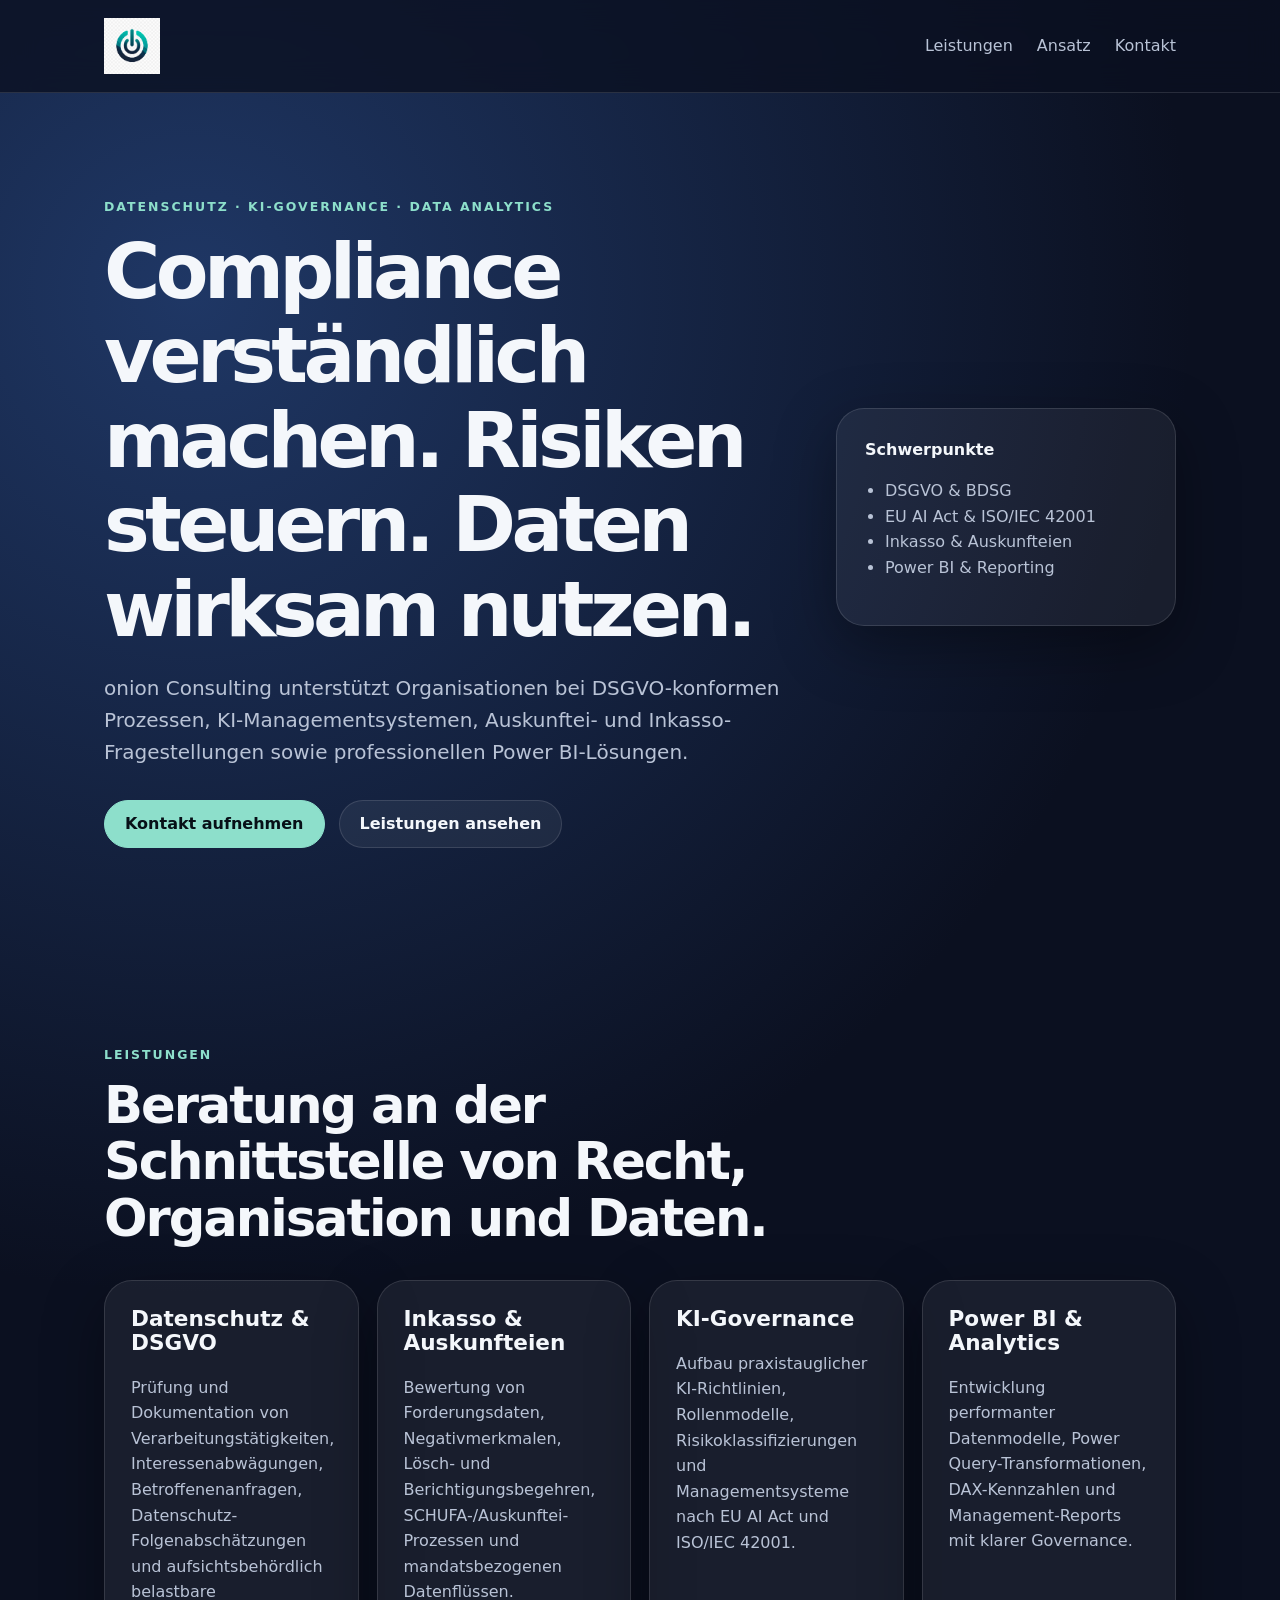
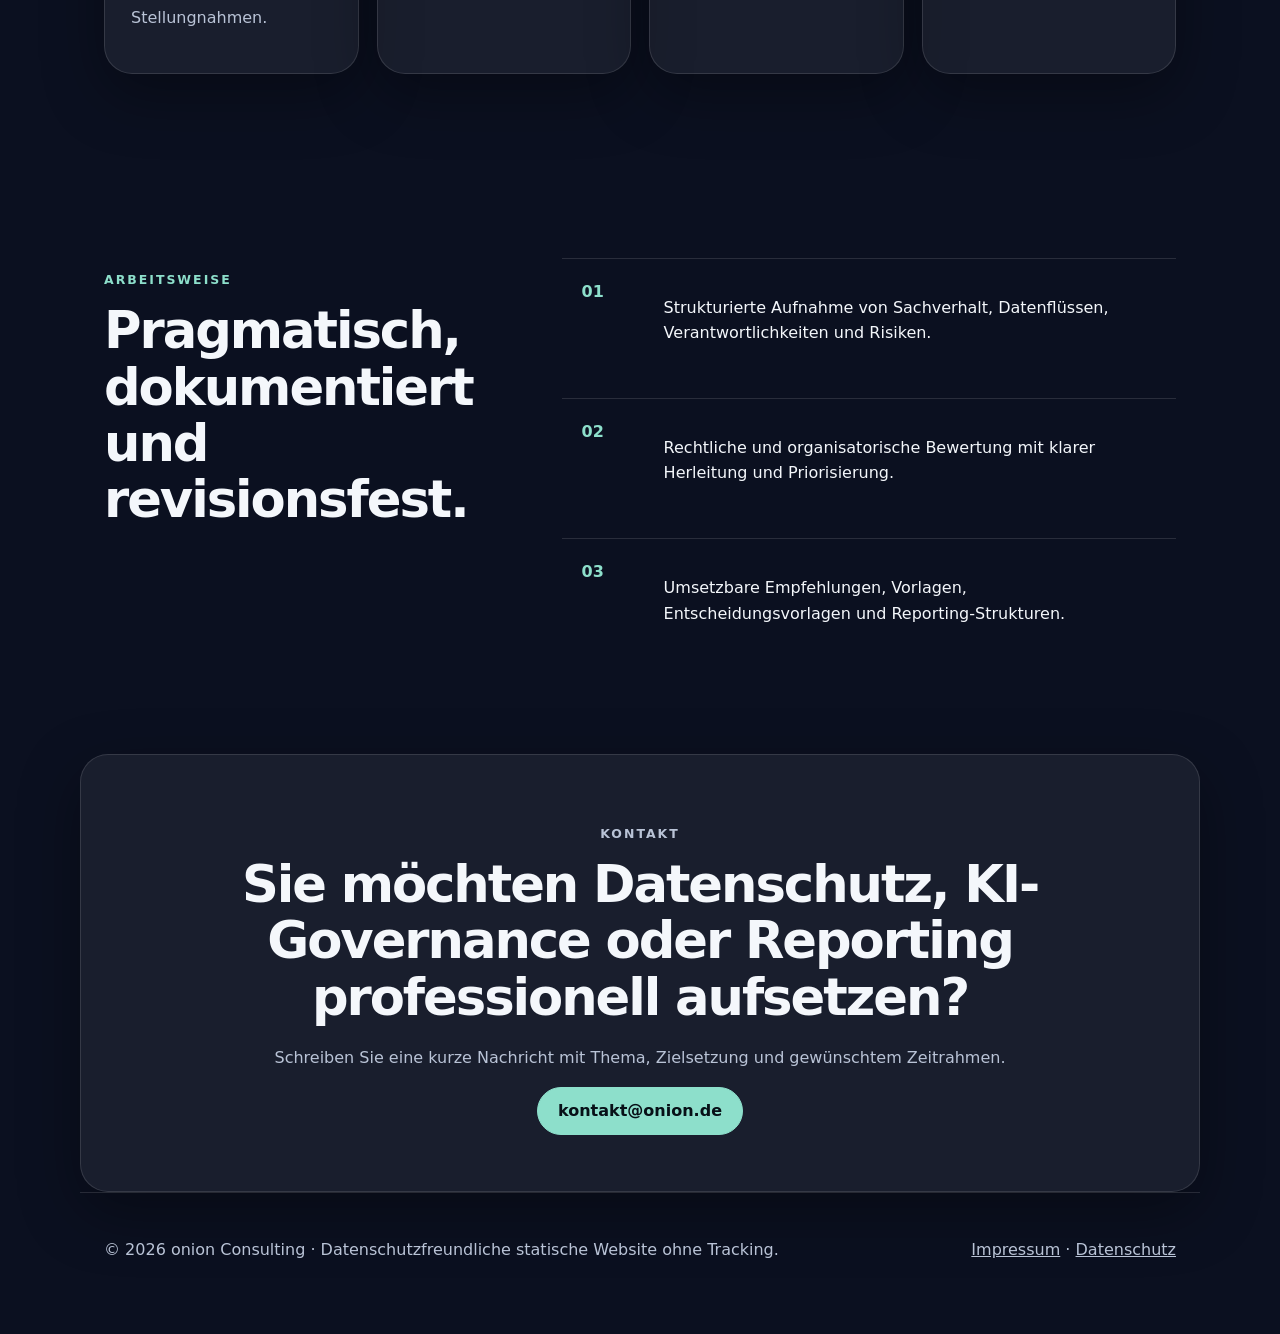
==== index.html @ 833c17d7 "Change logo class from 'logo' to 'logo-icon'" ====
<!doctype html>
<html lang="de">
<head>
  <meta charset="utf-8">
  <meta name="viewport" content="width=device-width, initial-scale=1">
  <title>onion Consulting | Datenschutz, KI-Governance & Data Analytics</title>
  <meta name="description" content="Beratung für Datenschutz, DSGVO, KI-Governance, ISO/IEC 42001, EU AI Act und Power BI Data Analytics.">
  <link rel="stylesheet" href="assets/styles.css">
</head>
<body>
  <header class="site-header">
    <nav class="nav" aria-label="Hauptnavigation">
      <a class="brand" href="#top" aria-label="onion Consulting Startseite">
        <img src="assets/onion-2026-60px.png" alt="onion Consulting" class="logo-icon">
      </a>
      <button class="nav-toggle" aria-expanded="false" aria-controls="nav-links">Menü</button>
      <div class="nav-links" id="nav-links">
        <a href="#leistungen">Leistungen</a>
        <a href="#ansatz">Ansatz</a>
        <a href="#kontakt">Kontakt</a>
      </div>
    </nav>
  </header>

  <main id="top">
    <section class="hero">
      <div class="hero-content">
        <p class="eyebrow">Datenschutz · KI-Governance · Data Analytics</p>
        <h1>Compliance verständlich machen. Risiken steuern. Daten wirksam nutzen.</h1>
        <p class="lead">onion Consulting unterstützt Organisationen bei DSGVO-konformen Prozessen, KI-Managementsystemen, Auskunftei- und Inkasso-Fragestellungen sowie professionellen Power BI-Lösungen.</p>
        <div class="hero-actions">
          <a class="button primary" href="mailto:onion@habmalnefrage.de">Kontakt aufnehmen</a>
          <a class="button secondary" href="#leistungen">Leistungen ansehen</a>
        </div>
      </div>
      <aside class="hero-card" aria-label="Schwerpunkte">
        <strong>Schwerpunkte</strong>
        <ul>
          <li>DSGVO & BDSG</li>
          <li>EU AI Act & ISO/IEC 42001</li>
          <li>Inkasso & Auskunfteien</li>
          <li>Power BI & Reporting</li>
        </ul>
      </aside>
    </section>

    <section class="section" id="leistungen">
      <div class="section-heading">
        <p class="eyebrow">Leistungen</p>
        <h2>Beratung an der Schnittstelle von Recht, Organisation und Daten.</h2>
      </div>
      <div class="grid cards">
        <article class="card">
          <h3>Datenschutz & DSGVO</h3>
          <p>Prüfung und Dokumentation von Verarbeitungstätigkeiten, Interessenabwägungen, Betroffenenanfragen, Datenschutz-Folgenabschätzungen und aufsichtsbehördlich belastbare Stellungnahmen.</p>
        </article>
        <article class="card">
          <h3>Inkasso & Auskunfteien</h3>
          <p>Bewertung von Forderungsdaten, Negativmerkmalen, Lösch- und Berichtigungsbegehren, SCHUFA-/Auskunftei-Prozessen und mandatsbezogenen Datenflüssen.</p>
        </article>
        <article class="card">
          <h3>KI-Governance</h3>
          <p>Aufbau praxistauglicher KI-Richtlinien, Rollenmodelle, Risikoklassifizierungen und Managementsysteme nach EU AI Act und ISO/IEC 42001.</p>
        </article>
        <article class="card">
          <h3>Power BI & Analytics</h3>
          <p>Entwicklung performanter Datenmodelle, Power Query-Transformationen, DAX-Kennzahlen und Management-Reports mit klarer Governance.</p>
        </article>
      </div>
    </section>

    <section class="section split" id="ansatz">
      <div>
        <p class="eyebrow">Arbeitsweise</p>
        <h2>Pragmatisch, dokumentiert und revisionsfest.</h2>
      </div>
      <div class="steps">
        <div><span>01</span><p>Strukturierte Aufnahme von Sachverhalt, Datenflüssen, Verantwortlichkeiten und Risiken.</p></div>
        <div><span>02</span><p>Rechtliche und organisatorische Bewertung mit klarer Herleitung und Priorisierung.</p></div>
        <div><span>03</span><p>Umsetzbare Empfehlungen, Vorlagen, Entscheidungsvorlagen und Reporting-Strukturen.</p></div>
      </div>
    </section>

    <section class="section cta" id="kontakt">
      <p class="eyebrow">Kontakt</p>
      <h2>Sie möchten Datenschutz, KI-Governance oder Reporting professionell aufsetzen?</h2>
      <p>Schreiben Sie eine kurze Nachricht mit Thema, Zielsetzung und gewünschtem Zeitrahmen.</p>
      <a class="button primary" href="mailto:onion@habmalnefrage.de?subject=Anfrage%20onion%20Consulting">kontakt@onion.de</a>
    </section>
  </main>

  <footer class="footer">
    <p>© <span id="year"></span> onion Consulting · Datenschutzfreundliche statische Website ohne Tracking.</p>
    <p><a href="impressum.html">Impressum</a> · <a href="datenschutz.html">Datenschutz</a></p>
  </footer>
  <script src="assets/main.js"></script>
</body>
</html>
---- assets/styles.css ----
:root {
  --bg: #0b1020;
  --panel: #111a33;
  --text: #f4f7fb;
  --muted: #b9c3d6;
  --accent: #8ddfcb;
  --accent-dark: #48bba5;
  --line: rgba(255,255,255,.12);
  --shadow: 0 20px 60px rgba(0,0,0,.35);
  font-family: Inter, ui-sans-serif, system-ui, -apple-system, BlinkMacSystemFont, "Segoe UI", sans-serif;
}
* { box-sizing: border-box; }
html { scroll-behavior: smooth; }
body { margin: 0; color: var(--text); background: radial-gradient(circle at 15% 10%, #1f3765 0, transparent 35%), var(--bg); line-height: 1.6; }
a { color: inherit; }
.site-header { position: sticky; top: 0; z-index: 10; backdrop-filter: blur(16px); background: rgba(11,16,32,.78); border-bottom: 1px solid var(--line); }
.nav { max-width: 1120px; margin: 0 auto; padding: 18px 24px; display: flex; align-items: center; justify-content: space-between; }
.brand { display: flex; align-items: center; gap: 12px; text-decoration: none; font-weight: 750; }
.brand-mark { display: inline-grid; place-items: center; width: 36px; height: 36px; border-radius: 12px; background: linear-gradient(135deg, var(--accent), #fff0a3); color: #0b1020; font-weight: 900; }
.nav-links { display: flex; gap: 24px; color: var(--muted); }
.nav-links a { text-decoration: none; }
.nav-links a:hover { color: var(--text); }
.nav-toggle { display: none; }
.hero, .section { max-width: 1120px; margin: 0 auto; padding: 92px 24px; }
.hero { display: grid; grid-template-columns: minmax(0, 1fr) 340px; gap: 56px; align-items: center; }
.eyebrow { color: var(--accent); text-transform: uppercase; letter-spacing: .16em; font-size: .78rem; font-weight: 800; }
h1, h2, h3 { line-height: 1.1; margin: 0 0 20px; }
h1 { font-size: clamp(2.6rem, 6vw, 5.4rem); letter-spacing: -.06em; }
h2 { font-size: clamp(2rem, 4vw, 3.2rem); letter-spacing: -.04em; }
h3 { font-size: 1.35rem; }
.lead { font-size: 1.25rem; color: var(--muted); max-width: 780px; }
.hero-actions { display: flex; flex-wrap: wrap; gap: 14px; margin-top: 32px; }
.button { display: inline-flex; align-items: center; justify-content: center; min-height: 48px; padding: 0 20px; border-radius: 999px; font-weight: 750; text-decoration: none; border: 1px solid var(--line); }
.primary { background: var(--accent); color: #071017; border-color: var(--accent); }
.primary:hover { background: var(--accent-dark); }
.secondary { background: rgba(255,255,255,.06); }
.hero-card, .card, .cta { background: rgba(255,255,255,.06); border: 1px solid var(--line); border-radius: 28px; box-shadow: var(--shadow); }
.hero-card { padding: 28px; }
.hero-card ul { padding-left: 20px; color: var(--muted); }
.section-heading { max-width: 760px; margin-bottom: 34px; }
.grid { display: grid; grid-template-columns: repeat(4, minmax(0, 1fr)); gap: 18px; }
.card { padding: 26px; min-height: 250px; }
.card p, .cta p { color: var(--muted); }
.split { display: grid; grid-template-columns: .8fr 1.2fr; gap: 48px; align-items: start; }
.steps { display: grid; gap: 16px; }
.steps div { display: grid; grid-template-columns: 64px 1fr; gap: 18px; padding: 20px; border-top: 1px solid var(--line); }
.steps span { color: var(--accent); font-weight: 900; }
.cta { text-align: center; padding: 56px 28px; }
.footer { max-width: 1120px; margin: 0 auto; padding: 28px 24px 56px; display: flex; gap: 18px; justify-content: space-between; color: var(--muted); border-top: 1px solid var(--line); }
.footer a { color: var(--muted); }
.logo {
    height: 72px;
    width: auto;
    display: block;
}
.brand {
    display: flex;
    align-items: center;
    gap: 14px;
    text-decoration: none;
}
.logo-icon {
  height: 56px;
  width: 56px;
  object-fit: contain;
  display: block;
}
@media (max-width: 900px) {
  .hero, .split { grid-template-columns: 1fr; }
  .grid { grid-template-columns: repeat(2, minmax(0, 1fr)); }
}
@media (max-width: 640px) {
  .nav { align-items: flex-start; }
  .nav-toggle { display: inline-flex; background: transparent; color: var(--text); border: 1px solid var(--line); border-radius: 999px; padding: 8px 12px; }
  .nav-links { display: none; position: absolute; left: 24px; right: 24px; top: 68px; padding: 18px; flex-direction: column; background: #111a33; border: 1px solid var(--line); border-radius: 18px; }
  .nav-links.open { display: flex; }
  .grid { grid-template-columns: 1fr; }
  .footer { flex-direction: column; }
}
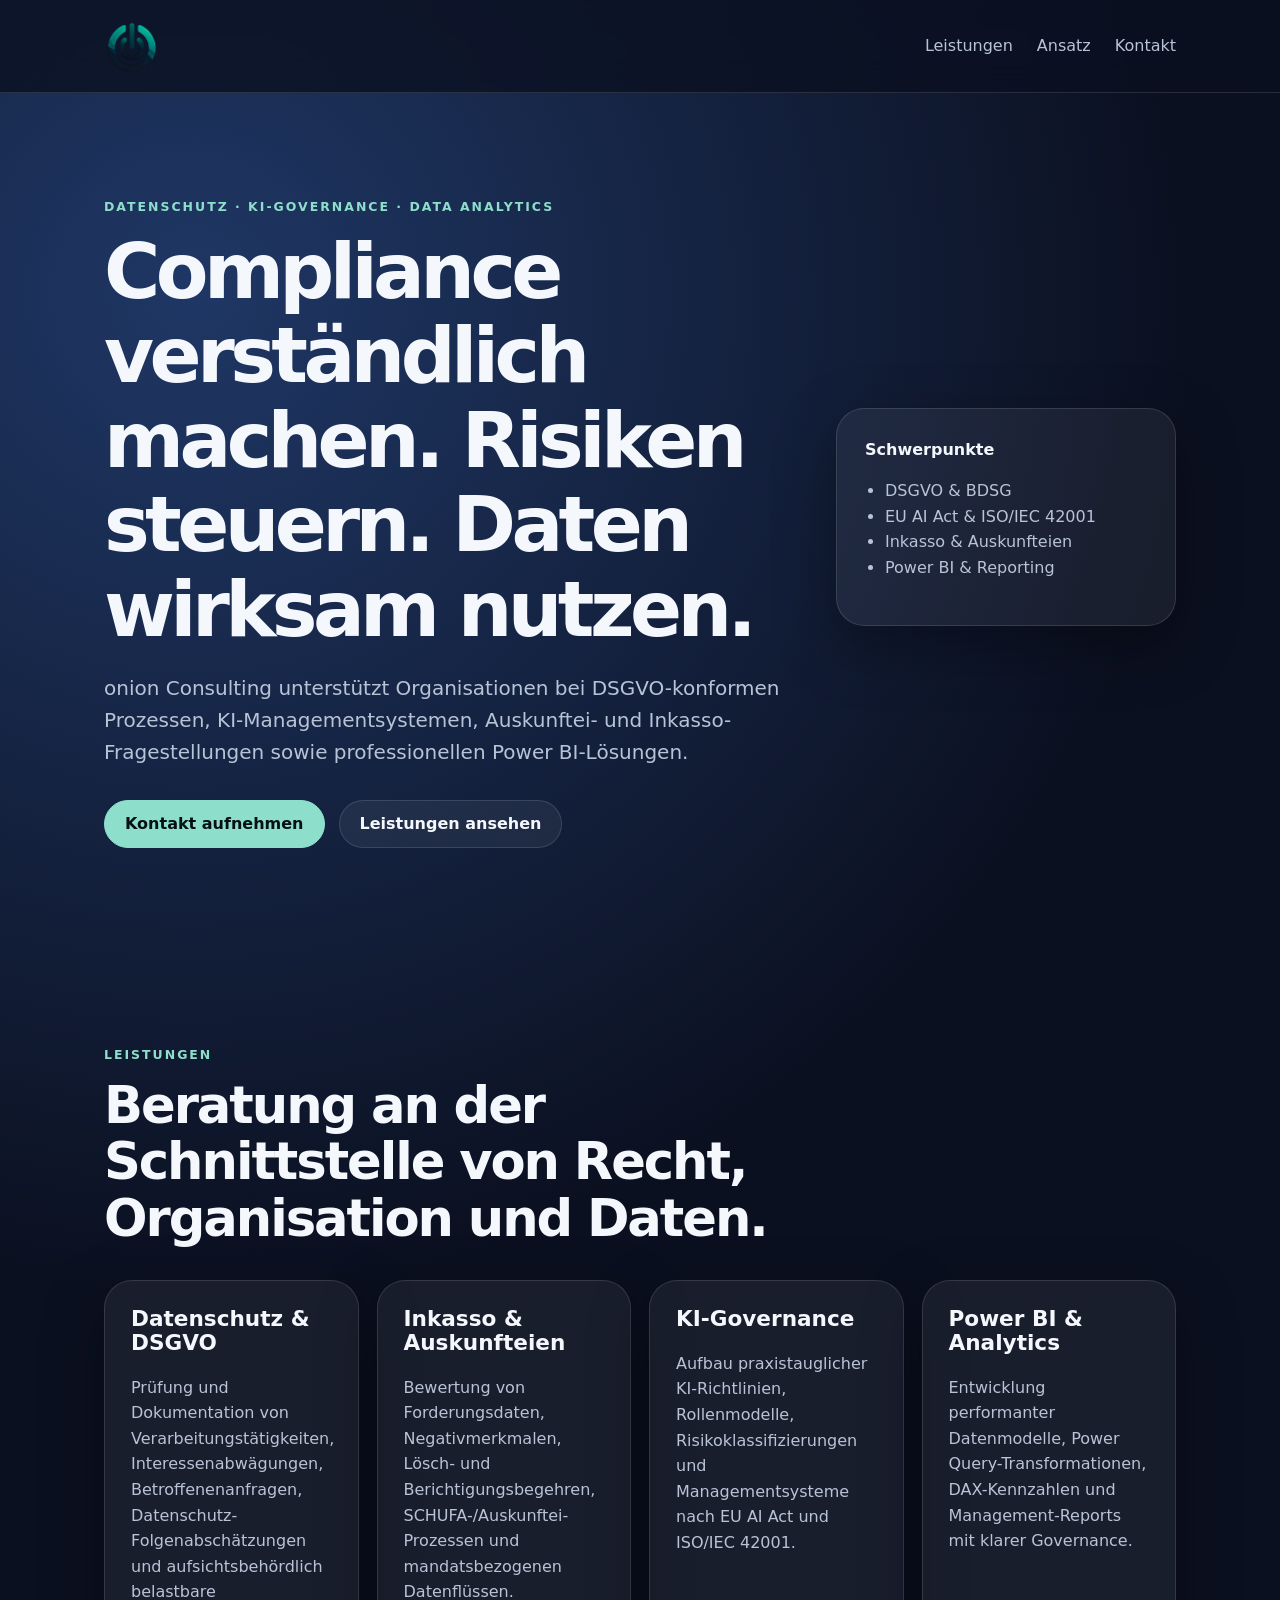
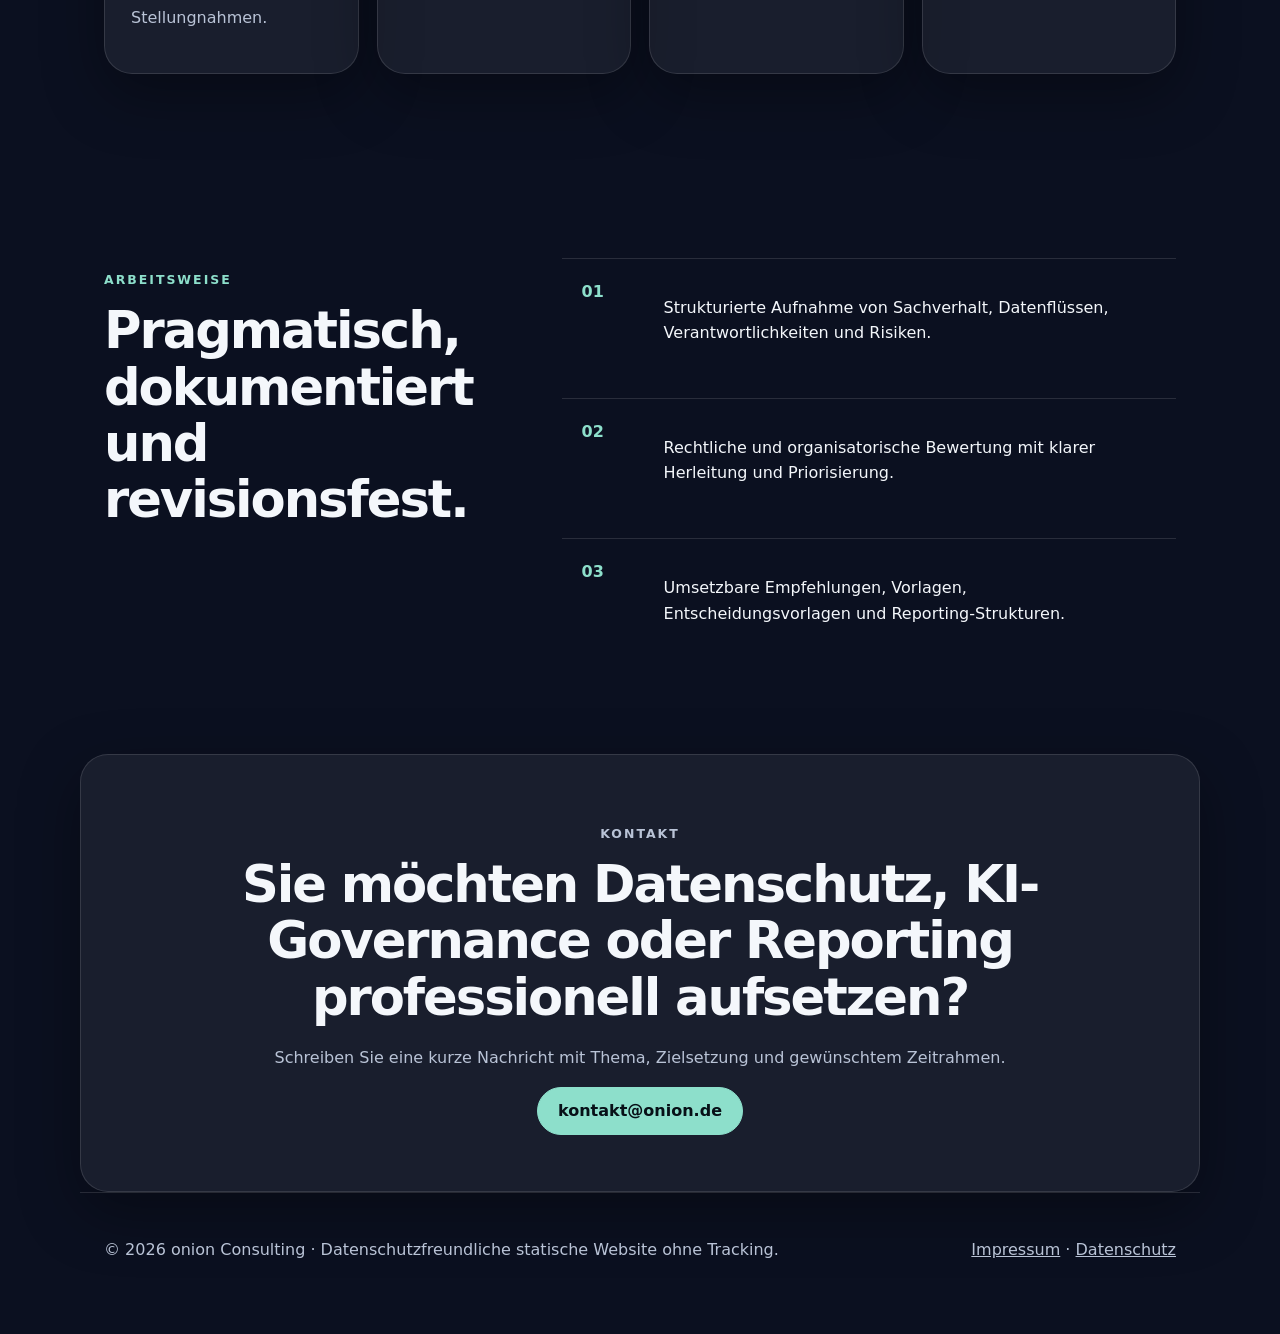
==== commit 42cb8d2a: "Update index.html" ====
--- a/index.html
+++ b/index.html
@@ -11,7 +11,7 @@
   <header class="site-header">
     <nav class="nav" aria-label="Hauptnavigation">
       <a class="brand" href="#top" aria-label="onion Consulting Startseite">
-        <img src="assets/onion-2026-60px.png" alt="onion Consulting" class="logo-icon">
+        <img src="assets/onion-logo-2026.png" alt="onion Consulting" class="logo-icon">
       </a>
       <button class="nav-toggle" aria-expanded="false" aria-controls="nav-links">Menü</button>
       <div class="nav-links" id="nav-links">
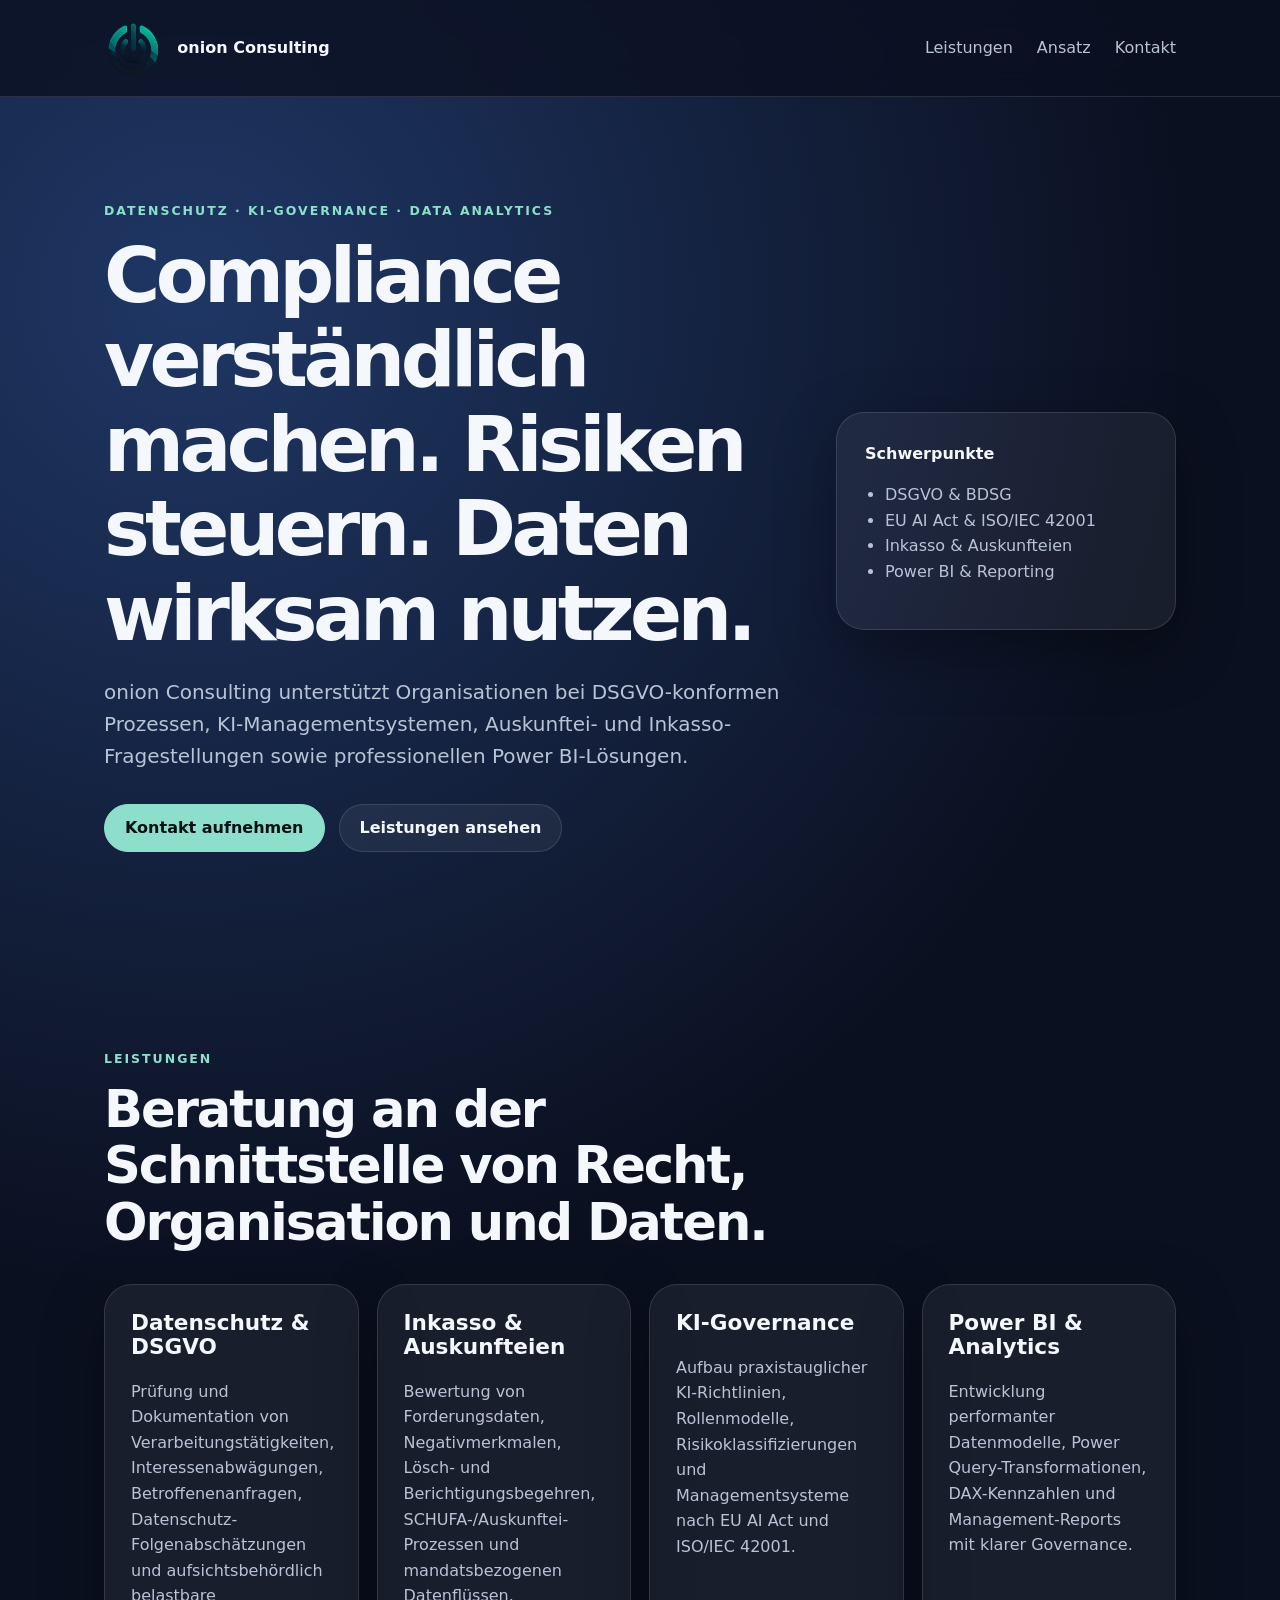
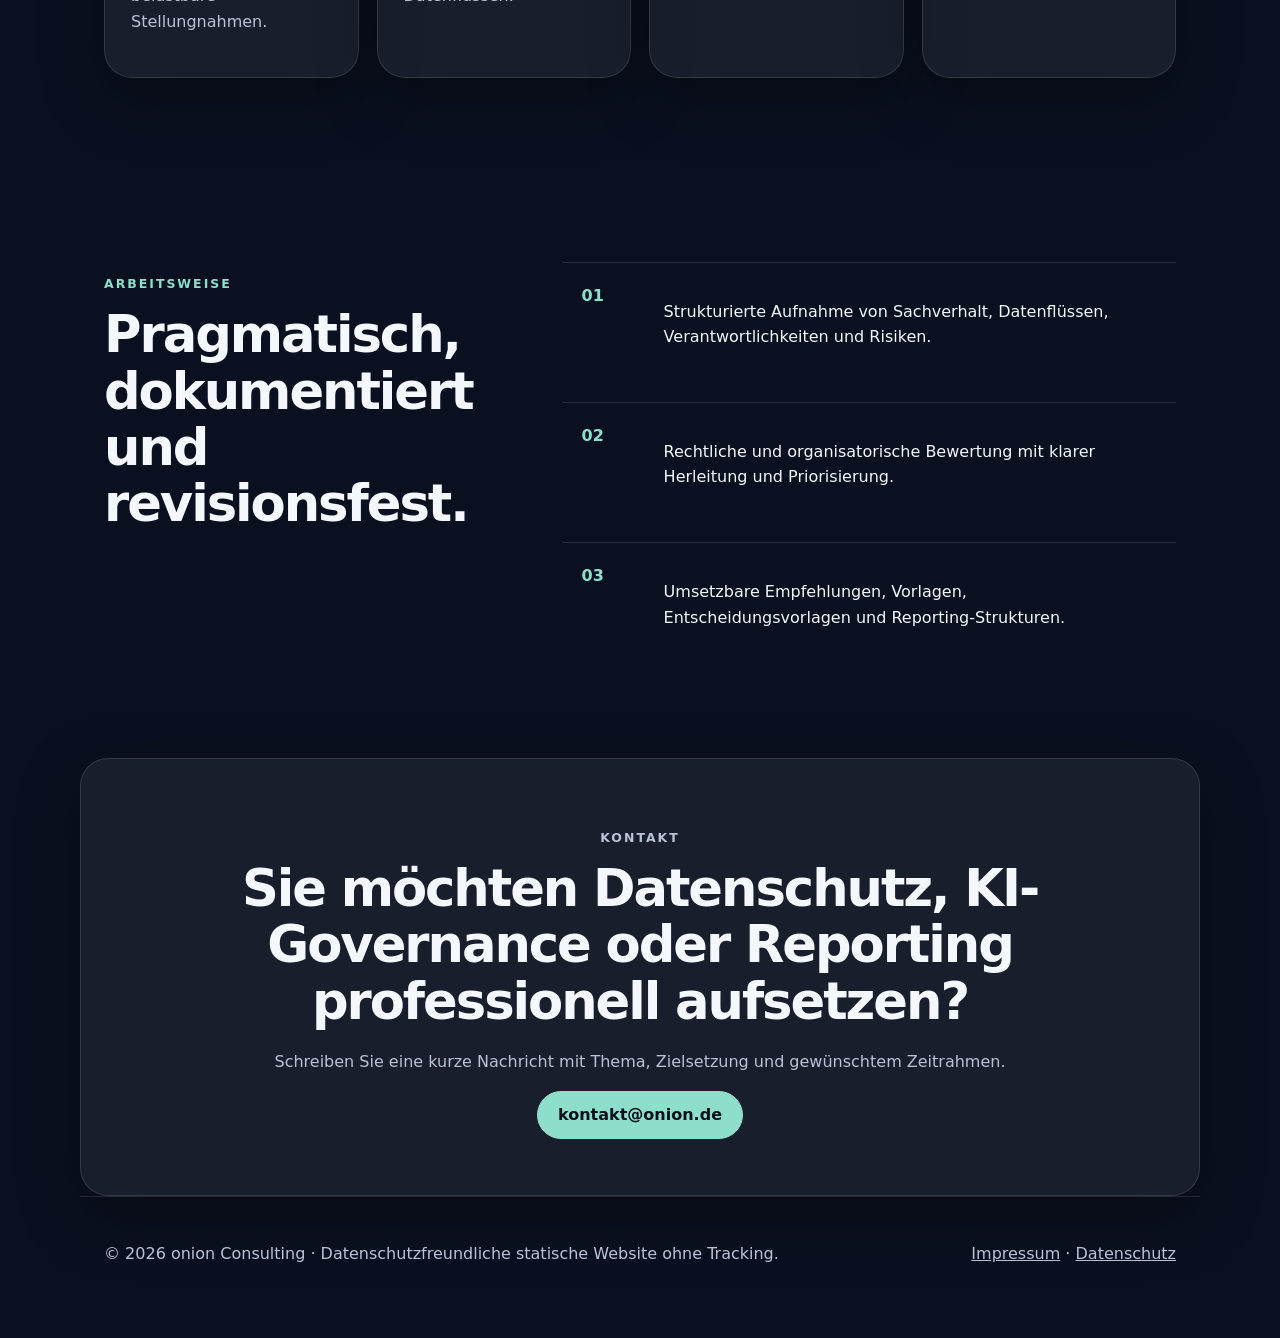
==== commit 59397085: "Update index.html" ====
--- a/index.html
+++ b/index.html
@@ -12,6 +12,7 @@
     <nav class="nav" aria-label="Hauptnavigation">
       <a class="brand" href="#top" aria-label="onion Consulting Startseite">
         <img src="assets/onion-logo-2026.png" alt="onion Consulting" class="logo-icon">
+        <span class="brand-text">onion Consulting</span>
       </a>
       <button class="nav-toggle" aria-expanded="false" aria-controls="nav-links">Menü</button>
       <div class="nav-links" id="nav-links">
--- a/assets/styles.css
+++ b/assets/styles.css
@@ -60,8 +60,10 @@
     text-decoration: none;
 }
 .logo-icon {
-  height: 56px;
-  width: 56px;
+  height: 60px;
+  max-height: 60px;
+  width: auto;
+  max-width: 220px;
   object-fit: contain;
   display: block;
 }
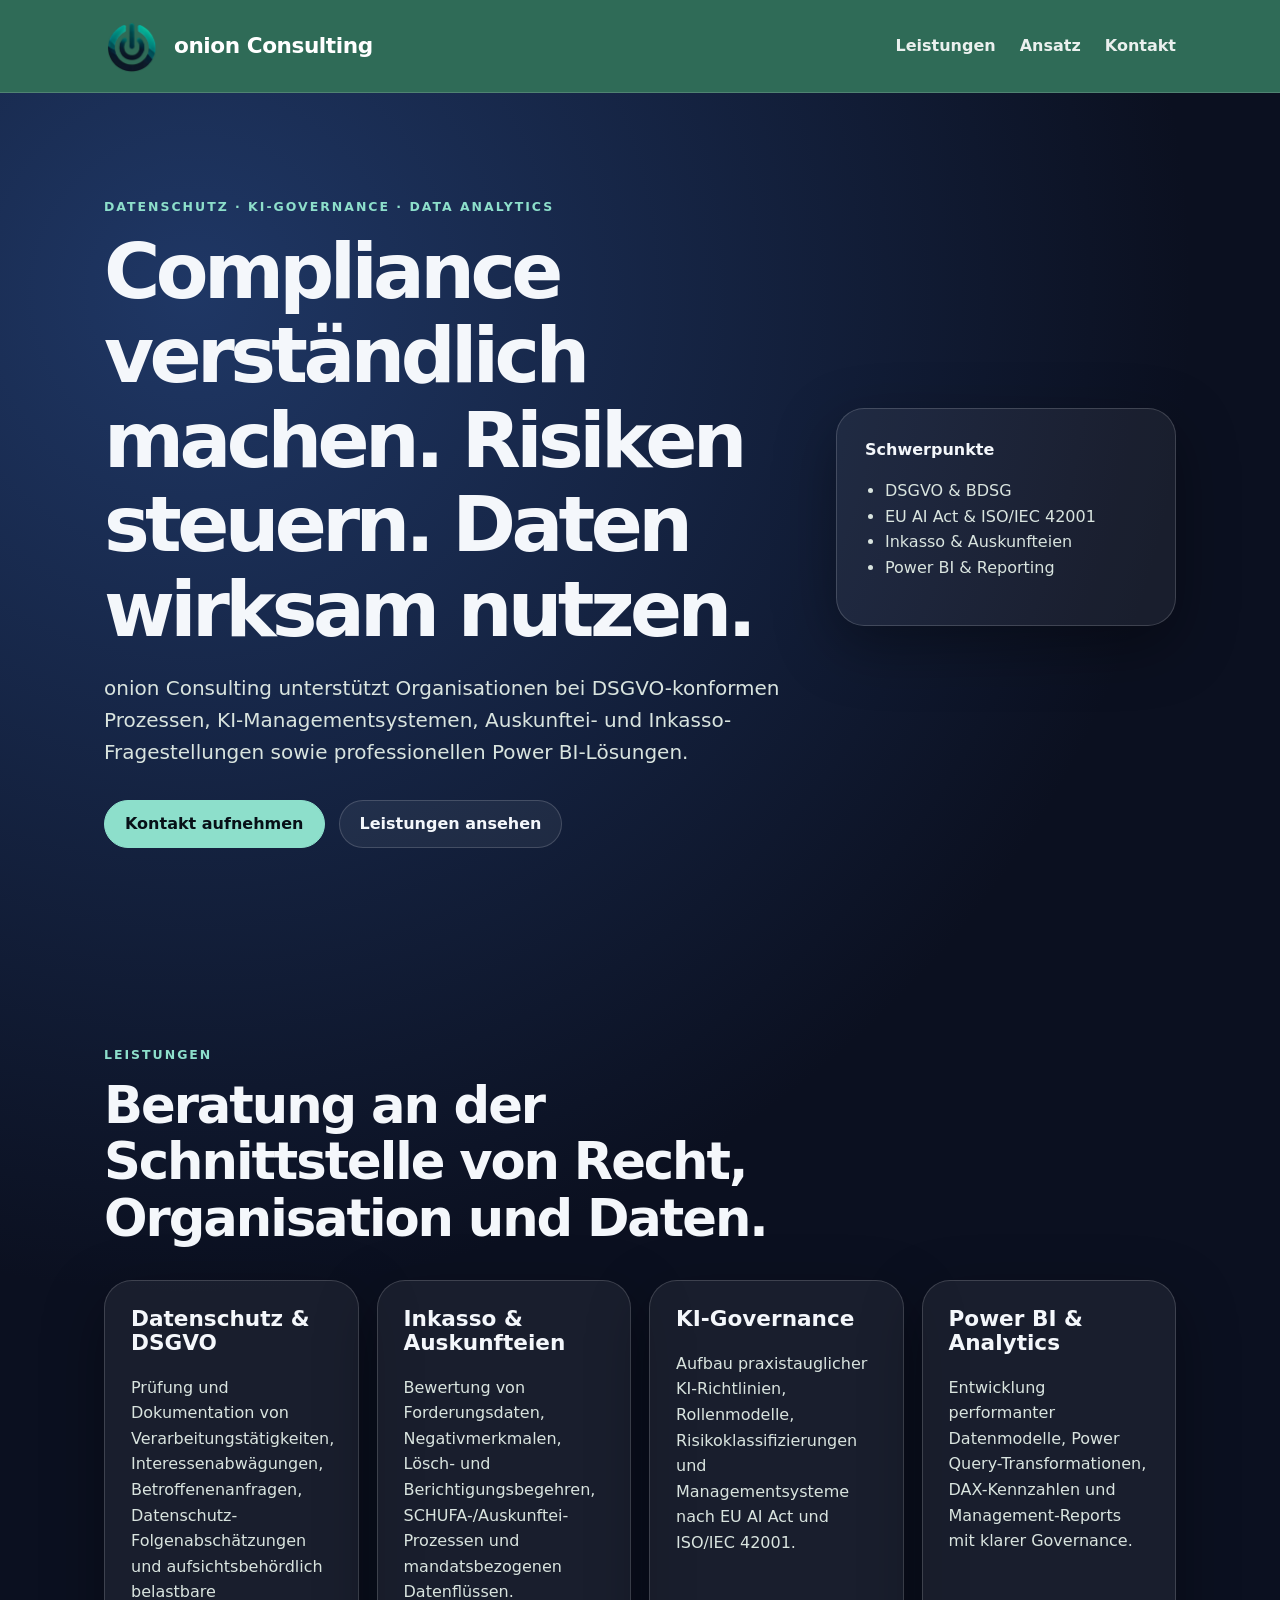
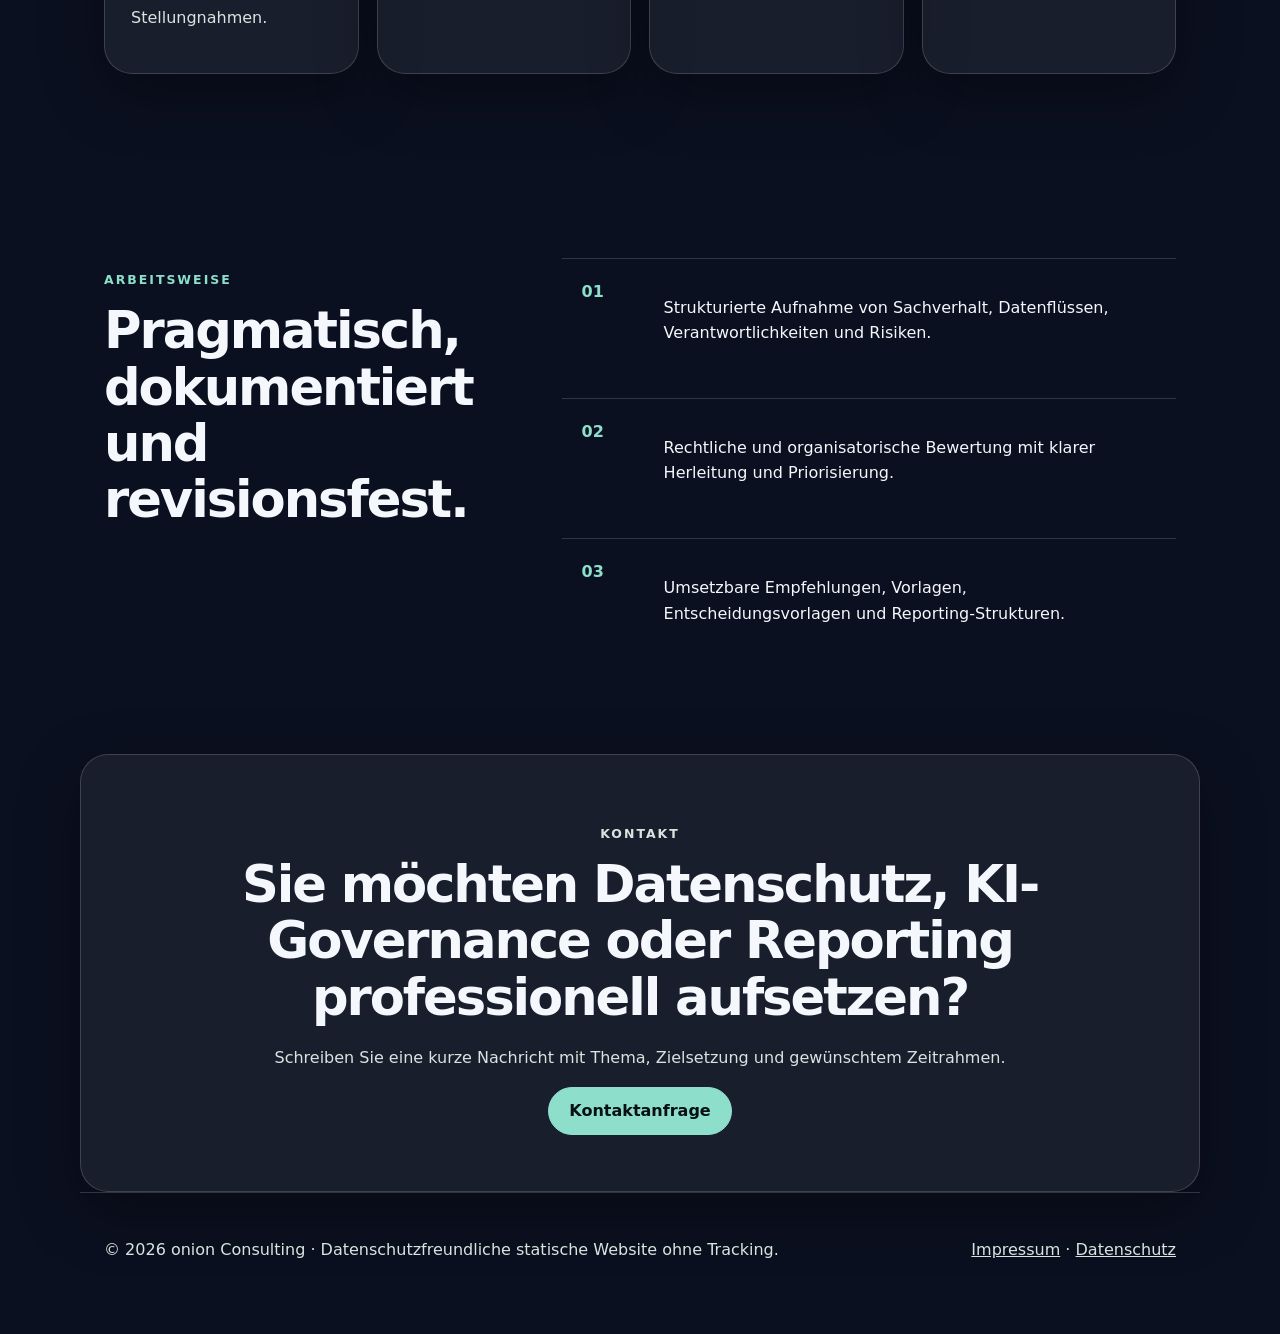
==== commit 06539520: "Update index.html" ====
--- a/index.html
+++ b/index.html
@@ -86,7 +86,7 @@
       <p class="eyebrow">Kontakt</p>
       <h2>Sie möchten Datenschutz, KI-Governance oder Reporting professionell aufsetzen?</h2>
       <p>Schreiben Sie eine kurze Nachricht mit Thema, Zielsetzung und gewünschtem Zeitrahmen.</p>
-      <a class="button primary" href="mailto:onion@habmalnefrage.de?subject=Anfrage%20onion%20Consulting">kontakt@onion.de</a>
+      <a class="button primary" href="mailto:onion@habmalnefrage.de?subject=Anfrage%20onion%20Consulting">Kontaktanfrage</a>
     </section>
   </main>
 
--- a/assets/styles.css
+++ b/assets/styles.css
@@ -1,80 +1,264 @@
 :root {
   --bg: #0b1020;
   --panel: #111a33;
+  --header: #2F6B57;
   --text: #f4f7fb;
-  --muted: #b9c3d6;
+  --muted: #d9e4df;
   --accent: #8ddfcb;
   --accent-dark: #48bba5;
-  --line: rgba(255,255,255,.12);
+  --line: rgba(255,255,255,.16);
   --shadow: 0 20px 60px rgba(0,0,0,.35);
   font-family: Inter, ui-sans-serif, system-ui, -apple-system, BlinkMacSystemFont, "Segoe UI", sans-serif;
 }
+
 * { box-sizing: border-box; }
 html { scroll-behavior: smooth; }
-body { margin: 0; color: var(--text); background: radial-gradient(circle at 15% 10%, #1f3765 0, transparent 35%), var(--bg); line-height: 1.6; }
+
+body {
+  margin: 0;
+  color: var(--text);
+  background: radial-gradient(circle at 15% 10%, #1f3765 0, transparent 35%), var(--bg);
+  line-height: 1.6;
+}
+
 a { color: inherit; }
-.site-header { position: sticky; top: 0; z-index: 10; backdrop-filter: blur(16px); background: rgba(11,16,32,.78); border-bottom: 1px solid var(--line); }
-.nav { max-width: 1120px; margin: 0 auto; padding: 18px 24px; display: flex; align-items: center; justify-content: space-between; }
-.brand { display: flex; align-items: center; gap: 12px; text-decoration: none; font-weight: 750; }
-.brand-mark { display: inline-grid; place-items: center; width: 36px; height: 36px; border-radius: 12px; background: linear-gradient(135deg, var(--accent), #fff0a3); color: #0b1020; font-weight: 900; }
-.nav-links { display: flex; gap: 24px; color: var(--muted); }
-.nav-links a { text-decoration: none; }
-.nav-links a:hover { color: var(--text); }
-.nav-toggle { display: none; }
-.hero, .section { max-width: 1120px; margin: 0 auto; padding: 92px 24px; }
-.hero { display: grid; grid-template-columns: minmax(0, 1fr) 340px; gap: 56px; align-items: center; }
-.eyebrow { color: var(--accent); text-transform: uppercase; letter-spacing: .16em; font-size: .78rem; font-weight: 800; }
-h1, h2, h3 { line-height: 1.1; margin: 0 0 20px; }
-h1 { font-size: clamp(2.6rem, 6vw, 5.4rem); letter-spacing: -.06em; }
-h2 { font-size: clamp(2rem, 4vw, 3.2rem); letter-spacing: -.04em; }
-h3 { font-size: 1.35rem; }
-.lead { font-size: 1.25rem; color: var(--muted); max-width: 780px; }
-.hero-actions { display: flex; flex-wrap: wrap; gap: 14px; margin-top: 32px; }
-.button { display: inline-flex; align-items: center; justify-content: center; min-height: 48px; padding: 0 20px; border-radius: 999px; font-weight: 750; text-decoration: none; border: 1px solid var(--line); }
-.primary { background: var(--accent); color: #071017; border-color: var(--accent); }
-.primary:hover { background: var(--accent-dark); }
-.secondary { background: rgba(255,255,255,.06); }
-.hero-card, .card, .cta { background: rgba(255,255,255,.06); border: 1px solid var(--line); border-radius: 28px; box-shadow: var(--shadow); }
-.hero-card { padding: 28px; }
-.hero-card ul { padding-left: 20px; color: var(--muted); }
-.section-heading { max-width: 760px; margin-bottom: 34px; }
-.grid { display: grid; grid-template-columns: repeat(4, minmax(0, 1fr)); gap: 18px; }
-.card { padding: 26px; min-height: 250px; }
-.card p, .cta p { color: var(--muted); }
-.split { display: grid; grid-template-columns: .8fr 1.2fr; gap: 48px; align-items: start; }
-.steps { display: grid; gap: 16px; }
-.steps div { display: grid; grid-template-columns: 64px 1fr; gap: 18px; padding: 20px; border-top: 1px solid var(--line); }
-.steps span { color: var(--accent); font-weight: 900; }
-.cta { text-align: center; padding: 56px 28px; }
-.footer { max-width: 1120px; margin: 0 auto; padding: 28px 24px 56px; display: flex; gap: 18px; justify-content: space-between; color: var(--muted); border-top: 1px solid var(--line); }
-.footer a { color: var(--muted); }
-.logo {
-    height: 72px;
-    width: auto;
-    display: block;
-}
+
+.site-header {
+  position: sticky;
+  top: 0;
+  z-index: 10;
+  background: var(--header);
+  border-bottom: 1px solid var(--line);
+}
+
+.nav {
+  max-width: 1120px;
+  margin: 0 auto;
+  padding: 18px 24px;
+  display: flex;
+  align-items: center;
+  justify-content: space-between;
+}
+
 .brand {
-    display: flex;
-    align-items: center;
-    gap: 14px;
-    text-decoration: none;
-}
+  display: flex;
+  align-items: center;
+  gap: 14px;
+  text-decoration: none;
+  font-weight: 750;
+}
+
 .logo-icon {
-  height: 60px;
-  max-height: 60px;
-  width: auto;
-  max-width: 220px;
+  height: 56px;
+  width: 56px;
   object-fit: contain;
   display: block;
 }
+
+.brand-text {
+  font-size: 1.35rem;
+  font-weight: 800;
+  color: #ffffff;
+  letter-spacing: -0.02em;
+}
+
+.nav-links {
+  display: flex;
+  gap: 24px;
+  color: #ffffff;
+  font-weight: 650;
+}
+
+.nav-links a {
+  text-decoration: none;
+  opacity: .9;
+}
+
+.nav-links a:hover {
+  opacity: 1;
+  color: var(--accent);
+}
+
+.nav-toggle { display: none; }
+
+.hero, .section {
+  max-width: 1120px;
+  margin: 0 auto;
+  padding: 92px 24px;
+}
+
+.hero {
+  display: grid;
+  grid-template-columns: minmax(0, 1fr) 340px;
+  gap: 56px;
+  align-items: center;
+}
+
+.eyebrow {
+  color: var(--accent);
+  text-transform: uppercase;
+  letter-spacing: .16em;
+  font-size: .78rem;
+  font-weight: 800;
+}
+
+h1, h2, h3 {
+  line-height: 1.1;
+  margin: 0 0 20px;
+}
+
+h1 {
+  font-size: clamp(2.6rem, 6vw, 5.4rem);
+  letter-spacing: -.06em;
+}
+
+h2 {
+  font-size: clamp(2rem, 4vw, 3.2rem);
+  letter-spacing: -.04em;
+}
+
+h3 { font-size: 1.35rem; }
+
+.lead {
+  font-size: 1.25rem;
+  color: var(--muted);
+  max-width: 780px;
+}
+
+.hero-actions {
+  display: flex;
+  flex-wrap: wrap;
+  gap: 14px;
+  margin-top: 32px;
+}
+
+.button {
+  display: inline-flex;
+  align-items: center;
+  justify-content: center;
+  min-height: 48px;
+  padding: 0 20px;
+  border-radius: 999px;
+  font-weight: 750;
+  text-decoration: none;
+  border: 1px solid var(--line);
+}
+
+.primary {
+  background: var(--accent);
+  color: #071017;
+  border-color: var(--accent);
+}
+
+.primary:hover { background: var(--accent-dark); }
+
+.secondary { background: rgba(255,255,255,.06); }
+
+.hero-card, .card, .cta {
+  background: rgba(255,255,255,.06);
+  border: 1px solid var(--line);
+  border-radius: 28px;
+  box-shadow: var(--shadow);
+}
+
+.hero-card { padding: 28px; }
+
+.hero-card ul {
+  padding-left: 20px;
+  color: var(--muted);
+}
+
+.section-heading {
+  max-width: 760px;
+  margin-bottom: 34px;
+}
+
+.grid {
+  display: grid;
+  grid-template-columns: repeat(4, minmax(0, 1fr));
+  gap: 18px;
+}
+
+.card {
+  padding: 26px;
+  min-height: 250px;
+}
+
+.card p, .cta p { color: var(--muted); }
+
+.split {
+  display: grid;
+  grid-template-columns: .8fr 1.2fr;
+  gap: 48px;
+  align-items: start;
+}
+
+.steps {
+  display: grid;
+  gap: 16px;
+}
+
+.steps div {
+  display: grid;
+  grid-template-columns: 64px 1fr;
+  gap: 18px;
+  padding: 20px;
+  border-top: 1px solid var(--line);
+}
+
+.steps span {
+  color: var(--accent);
+  font-weight: 900;
+}
+
+.cta {
+  text-align: center;
+  padding: 56px 28px;
+}
+
+.footer {
+  max-width: 1120px;
+  margin: 0 auto;
+  padding: 28px 24px 56px;
+  display: flex;
+  gap: 18px;
+  justify-content: space-between;
+  color: var(--muted);
+  border-top: 1px solid var(--line);
+}
+
+.footer a { color: var(--muted); }
+
 @media (max-width: 900px) {
   .hero, .split { grid-template-columns: 1fr; }
   .grid { grid-template-columns: repeat(2, minmax(0, 1fr)); }
 }
+
 @media (max-width: 640px) {
   .nav { align-items: flex-start; }
-  .nav-toggle { display: inline-flex; background: transparent; color: var(--text); border: 1px solid var(--line); border-radius: 999px; padding: 8px 12px; }
-  .nav-links { display: none; position: absolute; left: 24px; right: 24px; top: 68px; padding: 18px; flex-direction: column; background: #111a33; border: 1px solid var(--line); border-radius: 18px; }
+
+  .nav-toggle {
+    display: inline-flex;
+    background: transparent;
+    color: var(--text);
+    border: 1px solid var(--line);
+    border-radius: 999px;
+    padding: 8px 12px;
+  }
+
+  .nav-links {
+    display: none;
+    position: absolute;
+    left: 24px;
+    right: 24px;
+    top: 86px;
+    padding: 18px;
+    flex-direction: column;
+    background: var(--header);
+    border: 1px solid var(--line);
+    border-radius: 18px;
+  }
+
   .nav-links.open { display: flex; }
   .grid { grid-template-columns: 1fr; }
   .footer { flex-direction: column; }
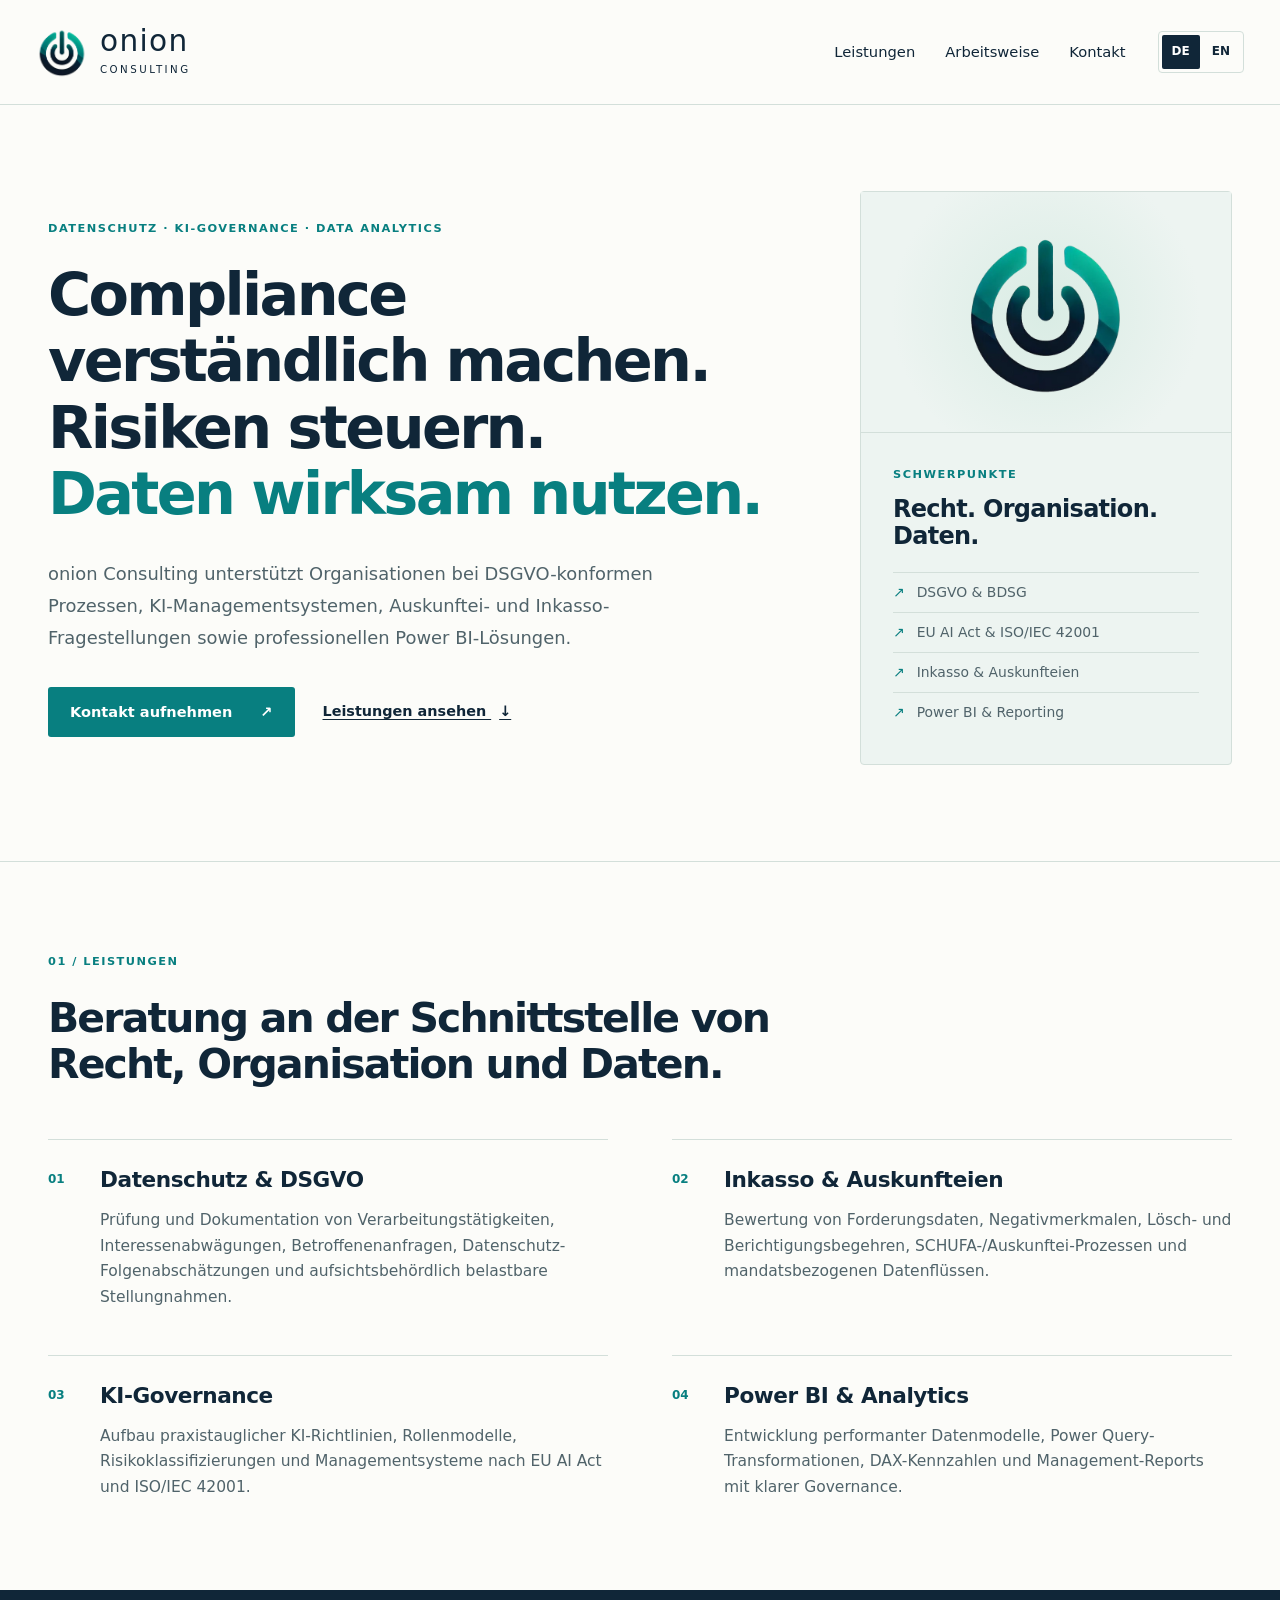
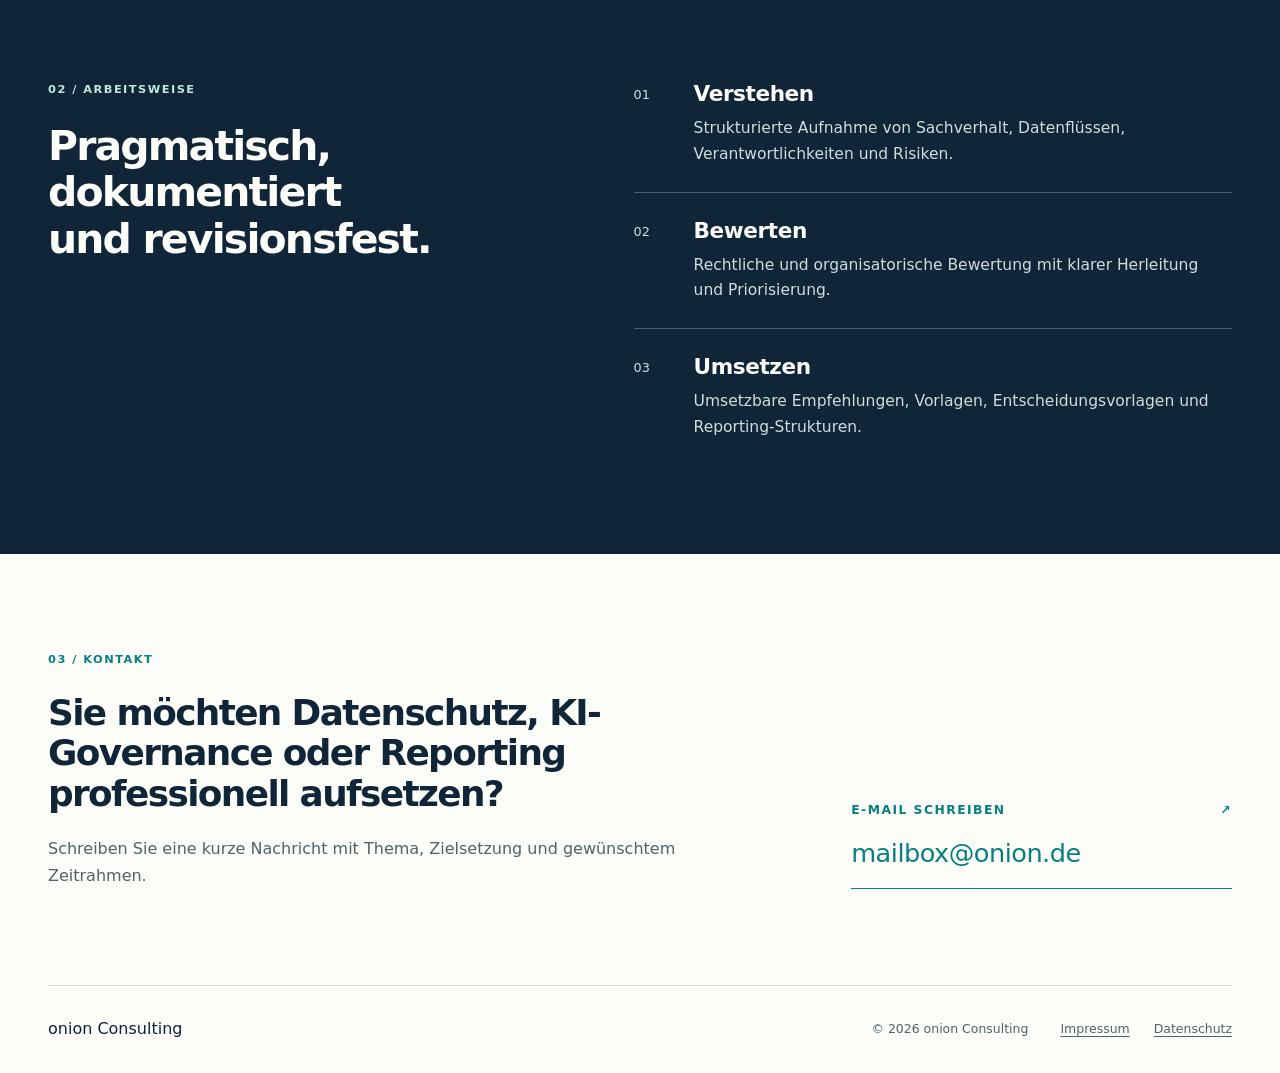
==== commit e1074f58: "Add bilingual German/English website and restrained brand refresh" ====
--- a/index.html
+++ b/index.html
@@ -3,97 +3,50 @@
 <head>
   <meta charset="utf-8">
   <meta name="viewport" content="width=device-width, initial-scale=1">
-  <title>onion Consulting | Datenschutz, KI-Governance & Data Analytics</title>
-  <meta name="description" content="Beratung für Datenschutz, DSGVO, KI-Governance, ISO/IEC 42001, EU AI Act und Power BI Data Analytics.">
+  <meta name="referrer" content="strict-origin-when-cross-origin">
+  <title>onion Consulting | Datenschutz, KI-Governance &amp; Data Analytics</title>
+  <meta name="description" content="Beratung für Datenschutz und DSGVO, Inkasso und Auskunfteien, KI-Governance sowie Power BI und Data Analytics.">
+  <link rel="canonical" href="https://www.onion.de/de/">
+  <link rel="alternate" hreflang="de" href="https://www.onion.de/de/"><link rel="alternate" hreflang="en" href="https://www.onion.de/en/"><link rel="alternate" hreflang="x-default" href="https://www.onion.de/de/">
+  <meta property="og:type" content="website">
+  <meta property="og:site_name" content="onion Consulting">
+  <meta property="og:title" content="onion Consulting | Datenschutz, KI-Governance &amp; Data Analytics">
+  <meta property="og:description" content="Beratung für Datenschutz und DSGVO, Inkasso und Auskunfteien, KI-Governance sowie Power BI und Data Analytics.">
+  <meta property="og:url" content="https://www.onion.de/de/">
+  <meta property="og:locale" content="de_DE">
+  <meta property="og:locale:alternate" content="en_GB">
+  <meta property="og:image" content="https://www.onion.de/assets/onion-2026.png">
+  <meta property="og:image:alt" content="onion Consulting">
+  <link rel="icon" href="favicon.ico">
   <link rel="stylesheet" href="assets/styles.css">
+  <script src="assets/main.js" defer></script>
 </head>
 <body>
-  <header class="site-header">
-    <nav class="nav" aria-label="Hauptnavigation">
-      <a class="brand" href="#top" aria-label="onion Consulting Startseite">
-        <img src="assets/onion-logo-2026.png" alt="onion Consulting" class="logo-icon">
-        <span class="brand-text">onion Consulting</span>
-      </a>
-      <button class="nav-toggle" aria-expanded="false" aria-controls="nav-links">Menü</button>
-      <div class="nav-links" id="nav-links">
-        <a href="#leistungen">Leistungen</a>
-        <a href="#ansatz">Ansatz</a>
-        <a href="#kontakt">Kontakt</a>
-      </div>
-    </nav>
-  </header>
-
-  <main id="top">
-    <section class="hero">
-      <div class="hero-content">
-        <p class="eyebrow">Datenschutz · KI-Governance · Data Analytics</p>
-        <h1>Compliance verständlich machen. Risiken steuern. Daten wirksam nutzen.</h1>
-        <p class="lead">onion Consulting unterstützt Organisationen bei DSGVO-konformen Prozessen, KI-Managementsystemen, Auskunftei- und Inkasso-Fragestellungen sowie professionellen Power BI-Lösungen.</p>
-        <div class="hero-actions">
-          <a class="button primary" href="mailto:onion@habmalnefrage.de">Kontakt aufnehmen</a>
-          <a class="button secondary" href="#leistungen">Leistungen ansehen</a>
-        </div>
-      </div>
-      <aside class="hero-card" aria-label="Schwerpunkte">
-        <strong>Schwerpunkte</strong>
-        <ul>
-          <li>DSGVO & BDSG</li>
-          <li>EU AI Act & ISO/IEC 42001</li>
-          <li>Inkasso & Auskunfteien</li>
-          <li>Power BI & Reporting</li>
-        </ul>
-      </aside>
-    </section>
-
-    <section class="section" id="leistungen">
-      <div class="section-heading">
-        <p class="eyebrow">Leistungen</p>
-        <h2>Beratung an der Schnittstelle von Recht, Organisation und Daten.</h2>
-      </div>
-      <div class="grid cards">
-        <article class="card">
-          <h3>Datenschutz & DSGVO</h3>
-          <p>Prüfung und Dokumentation von Verarbeitungstätigkeiten, Interessenabwägungen, Betroffenenanfragen, Datenschutz-Folgenabschätzungen und aufsichtsbehördlich belastbare Stellungnahmen.</p>
-        </article>
-        <article class="card">
-          <h3>Inkasso & Auskunfteien</h3>
-          <p>Bewertung von Forderungsdaten, Negativmerkmalen, Lösch- und Berichtigungsbegehren, SCHUFA-/Auskunftei-Prozessen und mandatsbezogenen Datenflüssen.</p>
-        </article>
-        <article class="card">
-          <h3>KI-Governance</h3>
-          <p>Aufbau praxistauglicher KI-Richtlinien, Rollenmodelle, Risikoklassifizierungen und Managementsysteme nach EU AI Act und ISO/IEC 42001.</p>
-        </article>
-        <article class="card">
-          <h3>Power BI & Analytics</h3>
-          <p>Entwicklung performanter Datenmodelle, Power Query-Transformationen, DAX-Kennzahlen und Management-Reports mit klarer Governance.</p>
-        </article>
-      </div>
-    </section>
-
-    <section class="section split" id="ansatz">
-      <div>
-        <p class="eyebrow">Arbeitsweise</p>
-        <h2>Pragmatisch, dokumentiert und revisionsfest.</h2>
-      </div>
-      <div class="steps">
-        <div><span>01</span><p>Strukturierte Aufnahme von Sachverhalt, Datenflüssen, Verantwortlichkeiten und Risiken.</p></div>
-        <div><span>02</span><p>Rechtliche und organisatorische Bewertung mit klarer Herleitung und Priorisierung.</p></div>
-        <div><span>03</span><p>Umsetzbare Empfehlungen, Vorlagen, Entscheidungsvorlagen und Reporting-Strukturen.</p></div>
-      </div>
-    </section>
-
-    <section class="section cta" id="kontakt">
-      <p class="eyebrow">Kontakt</p>
-      <h2>Sie möchten Datenschutz, KI-Governance oder Reporting professionell aufsetzen?</h2>
-      <p>Schreiben Sie eine kurze Nachricht mit Thema, Zielsetzung und gewünschtem Zeitrahmen.</p>
-      <a class="button primary" href="mailto:onion@habmalnefrage.de?subject=Anfrage%20onion%20Consulting">Kontaktanfrage</a>
-    </section>
-  </main>
-
-  <footer class="footer">
-    <p>© <span id="year"></span> onion Consulting · Datenschutzfreundliche statische Website ohne Tracking.</p>
-    <p><a href="impressum.html">Impressum</a> · <a href="datenschutz.html">Datenschutz</a></p>
-  </footer>
-  <script src="assets/main.js"></script>
+  <a class="skip-link" href="#main">Zum Inhalt</a>
+  <header class="site-header"><div class="nav-wrap">
+    <a class="brand" href="de/index.html" aria-label="onion Consulting · Startseite">
+      <img src="assets/onion-logo-2026.png" width="52" height="52" alt="" fetchpriority="high">
+      <span class="wordmark">onion<span>Consulting</span></span>
+    </a>
+    <nav class="nav-links" id="nav-links" aria-label="Hauptnavigation"><a href="de/index.html#leistungen">Leistungen</a><a href="de/index.html#ansatz">Arbeitsweise</a><a href="de/index.html#kontakt">Kontakt</a></nav>
+    <div class="nav-tools"><nav class="language-switch" aria-label="Sprache wählen"><a href="de/index.html" lang="de" hreflang="de" data-language="de" aria-label="Deutsch" aria-current="true">DE</a><a href="en/index.html" lang="en" hreflang="en" data-language="en" aria-label="English">EN</a></nav>
+    <button class="nav-toggle" type="button" aria-expanded="false" aria-controls="nav-links">Menü<span aria-hidden="true"> +</span></button></div>
+  </div></header>
+  <main id="main" tabindex="-1">
+      <section class="hero wrap" aria-labelledby="hero-heading"><div class="hero-content">
+        <p class="eyebrow">Datenschutz · KI-Governance · Data Analytics</p><h1 id="hero-heading">Compliance verständlich machen.<br>Risiken steuern.<br><em>Daten wirksam nutzen.</em></h1>
+        <p class="lead">onion Consulting unterstützt Organisationen bei DSGVO-konformen Prozessen, KI-Managementsystemen, Auskunftei- und Inkasso-Fragestellungen sowie professionellen Power BI-Lösungen.</p><div class="hero-actions"><a class="button primary" href="mailto:mailbox@onion.de">Kontakt aufnehmen <span aria-hidden="true">↗</span></a>
+        <a class="text-link" href="#leistungen">Leistungen ansehen <span aria-hidden="true">↓</span></a></div></div>
+        <aside class="focus-panel" aria-labelledby="focus-title"><div class="focus-art" aria-hidden="true"><img src="assets/onion-logo-2026.png" width="240" height="240" alt=""></div>
+        <div class="focus-copy"><p class="eyebrow">Schwerpunkte</p><h2 id="focus-title">Recht. Organisation. Daten.</h2><ul><li>DSGVO & BDSG</li><li>EU AI Act & ISO/IEC 42001</li><li>Inkasso & Auskunfteien</li><li>Power BI & Reporting</li></ul></div></aside>
+      </section>
+      <section class="services-section" id="leistungen" aria-labelledby="services-title"><div class="wrap section-inner"><div class="section-heading"><p class="eyebrow">01 / Leistungen</p><h2 id="services-title">Beratung an der Schnittstelle von Recht, Organisation und Daten.</h2></div><div class="services-grid"><article class="service"><span class="service-number" aria-hidden="true">01</span><div><h3>Datenschutz & DSGVO</h3><p>Prüfung und Dokumentation von Verarbeitungstätigkeiten, Interessenabwägungen, Betroffenenanfragen, Datenschutz-Folgenabschätzungen und aufsichtsbehördlich belastbare Stellungnahmen.</p></div></article><article class="service"><span class="service-number" aria-hidden="true">02</span><div><h3>Inkasso & Auskunfteien</h3><p>Bewertung von Forderungsdaten, Negativmerkmalen, Lösch- und Berichtigungsbegehren, SCHUFA-/Auskunftei-Prozessen und mandatsbezogenen Datenflüssen.</p></div></article><article class="service"><span class="service-number" aria-hidden="true">03</span><div><h3>KI-Governance</h3><p>Aufbau praxistauglicher KI-Richtlinien, Rollenmodelle, Risikoklassifizierungen und Managementsysteme nach EU AI Act und ISO/IEC 42001.</p></div></article><article class="service"><span class="service-number" aria-hidden="true">04</span><div><h3>Power BI & Analytics</h3><p>Entwicklung performanter Datenmodelle, Power Query-Transformationen, DAX-Kennzahlen und Management-Reports mit klarer Governance.</p></div></article></div></div></section>
+      <section class="approach-section" id="ansatz" aria-labelledby="approach-title"><div class="wrap section-inner approach-grid"><div class="section-heading"><p class="eyebrow">02 / Arbeitsweise</p><h2 id="approach-title">Pragmatisch, dokumentiert und revisionsfest.</h2></div><ol class="steps"><li><span class="step-number" aria-hidden="true">01</span><div><h3>Verstehen</h3><p>Strukturierte Aufnahme von Sachverhalt, Datenflüssen, Verantwortlichkeiten und Risiken.</p></div></li><li><span class="step-number" aria-hidden="true">02</span><div><h3>Bewerten</h3><p>Rechtliche und organisatorische Bewertung mit klarer Herleitung und Priorisierung.</p></div></li><li><span class="step-number" aria-hidden="true">03</span><div><h3>Umsetzen</h3><p>Umsetzbare Empfehlungen, Vorlagen, Entscheidungsvorlagen und Reporting-Strukturen.</p></div></li></ol></div></section>
+      <section class="contact-section wrap" id="kontakt" aria-labelledby="contact-title"><div><p class="eyebrow">03 / Kontakt</p><h2 id="contact-title">Sie möchten Datenschutz, KI-Governance oder Reporting professionell aufsetzen?</h2><p>Schreiben Sie eine kurze Nachricht mit Thema, Zielsetzung und gewünschtem Zeitrahmen.</p></div><a class="contact-email" href="mailto:mailbox@onion.de?subject=Anfrage%20onion%20Consulting"><span>E-Mail schreiben <span aria-hidden="true">↗</span></span>mailbox@onion.de</a></section>
+    </main>
+  <footer class="footer wrap"><a class="footer-brand" href="de/index.html">onion Consulting</a>
+      <p>© <span data-year>2026</span> onion Consulting</p>
+      <nav aria-label="Rechtliches"><a href="de/impressum.html">Impressum</a><a href="de/datenschutz.html">Datenschutz</a></nav>
+    </footer>
 </body>
 </html>
--- a/assets/styles.css
+++ b/assets/styles.css
@@ -1,265 +1,182 @@
 :root {
-  --bg: #0b1020;
-  --panel: #111a33;
-  --header: #2F6B57;
-  --text: #f4f7fb;
-  --muted: #d9e4df;
-  --accent: #8ddfcb;
-  --accent-dark: #48bba5;
-  --line: rgba(255,255,255,.16);
-  --shadow: 0 20px 60px rgba(0,0,0,.35);
-  font-family: Inter, ui-sans-serif, system-ui, -apple-system, BlinkMacSystemFont, "Segoe UI", sans-serif;
+  --navy: #102638;
+  --teal: #087f80;
+  --mint: #bce8dd;
+  --paper: #fcfcf9;
+  --soft: #edf4f1;
+  --muted: #50636a;
+  --line: #d3dfda;
+  font-family: ui-sans-serif, system-ui, -apple-system, BlinkMacSystemFont, "Segoe UI", sans-serif;
+  color: var(--navy);
+  background: var(--paper);
+  font-synthesis: none;
+  text-rendering: optimizeLegibility;
+  line-height: 1.65;
 }
-
 * { box-sizing: border-box; }
-html { scroll-behavior: smooth; }
-
-body {
-  margin: 0;
-  color: var(--text);
-  background: radial-gradient(circle at 15% 10%, #1f3765 0, transparent 35%), var(--bg);
-  line-height: 1.6;
+html { scroll-behavior: smooth; scroll-padding-top: 120px; }
+body { margin: 0; }
+a { color: inherit; text-underline-offset: .22em; }
+button { font: inherit; }
+img { max-width: 100%; height: auto; display: block; }
+p { margin: 0 0 1.25rem; }
+h1, h2, h3 { margin: 0; font-weight: 570; }
+h1, h2 { line-height: 1.13; letter-spacing: -.045em; text-wrap: balance; }
+h1 { font-size: clamp(2.4rem, 4.6vw, 4.4rem); }
+h2 { font-size: clamp(2rem, 3.2vw, 3.05rem); }
+h3 { font-size: 1.35rem; line-height: 1.3; letter-spacing: -.02em; }
+em { font-style: normal; color: var(--teal); }
+:focus-visible { outline: 3px solid var(--teal); outline-offset: 5px; border-radius: 2px; }
+main:focus { outline: none; }
+.wrap { width: min(1240px, calc(100% - 96px)); margin-inline: auto; }
+.skip-link { position: fixed; left: 24px; top: -100px; z-index: 50; background: var(--navy); color: white; padding: 12px 20px; }
+.skip-link:focus { top: 12px; }
+.site-header { position: sticky; top: 0; z-index: 20; background: var(--paper); border-bottom: 1px solid var(--line); }
+.nav-wrap { width: min(1344px, calc(100% - 72px)); margin: auto; min-height: 104px; display: flex; align-items: center; gap: 32px; }
+.brand { display: inline-flex; align-items: center; gap: 12px; text-decoration: none; margin-right: auto; flex-shrink: 0; }
+.brand img { width: 52px; height: 52px; }
+.wordmark { font-size: 1.85rem; line-height: 1; letter-spacing: .045em; font-weight: 450; }
+.wordmark > span { display: block; font-size: .64rem; line-height: 1.6; text-transform: uppercase; letter-spacing: .24em; padding-top: 4px; }
+.nav-links { display: flex; gap: 30px; align-items: center; }
+.nav-links a { text-decoration: none; font-size: .92rem; padding-block: 10px; }
+.nav-links a:hover, .text-link:hover, .footer a:hover { color: var(--teal); }
+.nav-tools { display: flex; align-items: center; gap: 18px; }
+.language-switch { display: flex; gap: 2px; border: 1px solid var(--line); padding: 3px; border-radius: 4px; }
+.language-switch a { font-size: .75rem; font-weight: 650; text-decoration: none; padding: 7px 10px; border-radius: 2px; min-height: 34px; }
+.language-switch a[aria-current] { background: var(--navy); color: white; }
+.language-switch a:not([aria-current]):hover { background: var(--soft); }
+.nav-toggle { display: none; }
+.eyebrow { font-size: .71rem; text-transform: uppercase; letter-spacing: .13em; color: var(--teal); font-weight: 700; margin-bottom: 24px; }
+.hero { padding-block: 86px 96px; display: grid; grid-template-columns: minmax(0, 1.6fr) minmax(280px, .8fr); gap: 68px; align-items: center; }
+.hero h1 { margin-bottom: 30px; }
+.lead { color: var(--muted); font-size: 1.12rem; max-width: 640px; line-height: 1.8; }
+.hero-actions { display: flex; gap: 28px; align-items: center; flex-wrap: wrap; margin-top: 32px; }
+.button { display: inline-flex; gap: 28px; justify-content: space-between; align-items: center; padding: 13px 22px; min-height: 50px; font-size: .91rem; font-weight: 650; text-decoration: none; border-radius: 3px; }
+.primary { background: var(--teal); color: white; }
+.primary:hover { background: #066b6c; }
+.text-link { font-size: .9rem; font-weight: 600; }
+.text-link span { margin-left: 8px; }
+.focus-panel { background: var(--soft); align-self: stretch; display: flex; flex-direction: column; justify-content: space-between; border: 1px solid var(--line); border-radius: 4px; }
+.focus-art { min-height: 240px; display: grid; place-items: center; border-bottom: 1px solid var(--line); padding: 32px; background: radial-gradient(circle at center, #d9ece4, var(--soft) 70%); }
+.focus-art img { width: 176px; height: 176px; }
+.focus-copy { padding: 32px; }
+.focus-copy .eyebrow { margin-bottom: 12px; }
+.focus-copy h2 { font-size: 1.5rem; letter-spacing: -.03em; }
+.focus-copy ul { list-style: none; margin: 22px 0 0; padding: 0; font-size: .87rem; color: var(--muted); }
+.focus-copy li { padding: 8px 0; border-top: 1px solid var(--line); }
+.focus-copy li::before { content: '↗'; margin-right: 12px; color: var(--teal); }
+.section-inner { padding-block: 90px; }
+.section-heading { max-width: 760px; margin-bottom: 52px; }
+.services-section { border-top: 1px solid var(--line); }
+.services-grid { display: grid; grid-template-columns: 1fr 1fr; column-gap: 64px; row-gap: 44px; }
+.service { display: grid; grid-template-columns: 32px minmax(0, 1fr); gap: 20px; border-top: 1px solid var(--line); padding-top: 26px; }
+.service-number { color: var(--teal); font-size: .75rem; font-weight: 650; padding-top: 4px; }
+.service h3 { margin-bottom: 14px; }
+.service p { color: var(--muted); font-size: .97rem; margin-bottom: 0; }
+.approach-section { background: var(--navy); color: var(--paper); }
+.approach-grid { display: grid; grid-template-columns: .9fr 1.1fr; gap: 96px; }
+.approach-section .eyebrow { color: var(--mint); }
+.approach-grid .section-heading { margin: 0; }
+.steps { list-style: none; padding: 0; margin: 0; }
+.steps li { display: grid; grid-template-columns: 38px 1fr; gap: 22px; padding: 24px 0; border-top: 1px solid #4a5b66; }
+.steps li:first-child { padding-top: 0; border-top: 0; }
+.step-number { color: var(--mint); font-size: .8rem; padding-top: 4px; }
+.steps h3 { margin-bottom: 8px; }
+.steps p { color: #d0dddc; font-size: .97rem; margin-bottom: 0; }
+.approach-section :focus-visible { outline-color: var(--mint); }
+.contact-section { padding-block: 96px; display: grid; grid-template-columns: 1.3fr .7fr; gap: 96px; align-items: end; }
+.contact-section h2 { font-size: clamp(1.8rem, 2.8vw, 2.65rem); margin-bottom: 22px; }
+.contact-section p:not(.eyebrow) { color: var(--muted); margin: 0; }
+.contact-email { font-size: clamp(1.2rem, 2vw, 1.6rem); letter-spacing: -.02em; text-decoration: none; border-bottom: 1px solid var(--teal); padding-bottom: 14px; color: var(--teal); overflow-wrap: anywhere; }
+.contact-email > span { display: flex; justify-content: space-between; font-size: .77rem; text-transform: uppercase; letter-spacing: .12em; font-weight: 650; margin-bottom: 12px; }
+.footer { padding-block: 30px; border-top: 1px solid var(--line); display: flex; align-items: center; gap: 32px; flex-wrap: wrap; font-size: .78rem; color: var(--muted); }
+.footer-brand { color: var(--navy); font-size: 1rem; text-decoration: none; margin-right: auto; }
+.footer p { margin: 0; }
+.footer nav { display: flex; gap: 24px; }
+.legal-main { padding-block: 72px 90px; max-width: 900px; }
+.legal-heading { padding-bottom: 48px; border-bottom: 1px solid var(--line); margin-bottom: 48px; }
+.legal-heading h1 { margin-bottom: 24px; overflow-wrap: anywhere; }
+.legal-heading .text-link { display: inline-block; margin-top: 16px; }
+.prose { max-width: 760px; }
+.prose h2 { font-size: 1.45rem; line-height: 1.35; letter-spacing: -.02em; margin-block: 40px 16px; }
+.prose h2:first-child { margin-top: 0; }
+.prose p, .prose li { color: var(--muted); }
+.prose strong { color: var(--navy); }
+.prose a { color: var(--teal); overflow-wrap: anywhere; }
+.prose ul { padding-left: 24px; margin-block: 12px 24px; }
+@media (max-width: 1100px) {
+  .wrap { width: calc(100% - 64px); }
+  .hero { gap: 36px; grid-template-columns: minmax(0, 1.4fr) minmax(260px, .8fr); padding-block: 64px; }
+  .hero h1 { font-size: clamp(2.4rem, 4.5vw, 3.7rem); }
+  .focus-copy { padding: 24px; }
+  .approach-grid, .contact-section { gap: 56px; }
 }
-
-a { color: inherit; }
-
-.site-header {
-  position: sticky;
-  top: 0;
-  z-index: 10;
-  background: var(--header);
-  border-bottom: 1px solid var(--line);
+@media (max-width: 760px) {
+  html { scroll-padding-top: 100px; }
+  .wrap { width: calc(100% - 40px); }
+  .nav-wrap { width: calc(100% - 32px); min-height: 84px; gap: 12px; flex-wrap: wrap; padding-block: 14px; }
+  .brand { gap: 8px; }
+  .brand img { width: 42px; height: 42px; }
+  .wordmark { font-size: 1.5rem; }
+  .wordmark > span { font-size: .52rem; }
+  .nav-tools { gap: 10px; }
+  .language-switch a { padding: 7px 8px; }
+  .nav-links { order: 3; width: 100%; gap: 24px; flex-wrap: wrap; }
+  .js .nav-toggle { display: block; background: transparent; border: 1px solid var(--line); border-radius: 3px; min-height: 42px; padding: 6px 10px; font-size: .8rem; color: var(--navy); }
+  .js .nav-links { display: none; }
+  .js .nav-links.open { display: flex; padding-block: 8px; }
+  .hero { grid-template-columns: 1fr; padding-block: 48px 56px; gap: 42px; }
+  .hero h1 { font-size: clamp(2.35rem, 6.5vw, 3.7rem); }
+  .eyebrow { font-size: .65rem; margin-bottom: 20px; }
+  .lead { font-size: 1.03rem; line-height: 1.75; }
+  .hero-actions { gap: 22px; }
+  .focus-panel { flex-direction: row; align-items: stretch; }
+  .focus-art { min-height: 0; width: 30%; padding: 20px; border-bottom: 0; border-right: 1px solid var(--line); }
+  .focus-art img { width: 100%; height: auto; }
+  .focus-copy { width: 70%; }
+  .focus-copy h2 { font-size: 1.35rem; }
+  .focus-copy ul { margin-top: 18px; font-size: .8rem; }
+  .section-inner { padding-block: 56px; }
+  .section-heading { margin-bottom: 36px; }
+  .services-grid { column-gap: 32px; row-gap: 32px; }
+  .service { grid-template-columns: 1fr; gap: 12px; }
+  .service h3 { font-size: 1.2rem; }
+  .approach-grid { grid-template-columns: 1fr; gap: 36px; }
+  .contact-section { grid-template-columns: 1fr; gap: 32px; padding-block: 56px; }
+  .contact-email { max-width: 420px; font-size: 1.5rem; }
+  .footer { gap: 18px; }
+  .footer-brand { width: 100%; }
+  .footer p { margin-right: auto; }
+  .legal-main { padding-block: 48px 56px; }
 }
-
-.nav {
-  max-width: 1120px;
-  margin: 0 auto;
-  padding: 18px 24px;
-  display: flex;
-  align-items: center;
-  justify-content: space-between;
+@media (max-width: 480px) {
+  .services-grid { grid-template-columns: 1fr; }
+  .service { grid-template-columns: 24px 1fr; gap: 12px; }
+  .focus-art { padding: 14px; width: 27%; }
+  .focus-copy { width: 73%; padding: 22px 16px; }
+  .focus-copy h2 { font-size: 1.16rem; }
+  .focus-copy li::before { margin-right: 8px; }
+  .language-switch a { padding: 7px; }
+  .nav-tools { gap: 8px; }
+  .nav-toggle span { display: none; }
+  .footer { align-items: start; }
+  .footer p { width: 100%; }
 }
-
-.brand {
-  display: flex;
-  align-items: center;
-  gap: 14px;
-  text-decoration: none;
-  font-weight: 750;
+@media (max-width: 360px) {
+  .wordmark { font-size: 1.2rem; }
+  .brand img { width: 32px; height: 32px; }
+  .wordmark > span { font-size: .45rem; }
+  .nav-wrap { gap: 8px; }
+  .nav-tools { gap: 6px; }
+  .language-switch a { padding-inline: 6px; }
+  .hero h1 { font-size: 2.1rem; }
 }
-
-.logo-icon {
-  height: 56px;
-  width: 56px;
-  object-fit: contain;
-  display: block;
+@media (prefers-reduced-motion: reduce) { html { scroll-behavior: auto; } }
+@media print {
+  .site-header, .hero-actions, .footer nav, .skip-link { display: none; }
+  body, .approach-section { color: #000; background: #fff; }
+  .wrap { width: 100%; }
+  .hero, .section-inner, .contact-section, .legal-main { padding-block: 24px; }
+  .approach-section p, .approach-section .eyebrow, .step-number { color: #333; }
+  a { text-decoration: underline; }
 }
-
-.brand-text {
-  font-size: 1.35rem;
-  font-weight: 800;
-  color: #ffffff;
-  letter-spacing: -0.02em;
-}
-
-.nav-links {
-  display: flex;
-  gap: 24px;
-  color: #ffffff;
-  font-weight: 650;
-}
-
-.nav-links a {
-  text-decoration: none;
-  opacity: .9;
-}
-
-.nav-links a:hover {
-  opacity: 1;
-  color: var(--accent);
-}
-
-.nav-toggle { display: none; }
-
-.hero, .section {
-  max-width: 1120px;
-  margin: 0 auto;
-  padding: 92px 24px;
-}
-
-.hero {
-  display: grid;
-  grid-template-columns: minmax(0, 1fr) 340px;
-  gap: 56px;
-  align-items: center;
-}
-
-.eyebrow {
-  color: var(--accent);
-  text-transform: uppercase;
-  letter-spacing: .16em;
-  font-size: .78rem;
-  font-weight: 800;
-}
-
-h1, h2, h3 {
-  line-height: 1.1;
-  margin: 0 0 20px;
-}
-
-h1 {
-  font-size: clamp(2.6rem, 6vw, 5.4rem);
-  letter-spacing: -.06em;
-}
-
-h2 {
-  font-size: clamp(2rem, 4vw, 3.2rem);
-  letter-spacing: -.04em;
-}
-
-h3 { font-size: 1.35rem; }
-
-.lead {
-  font-size: 1.25rem;
-  color: var(--muted);
-  max-width: 780px;
-}
-
-.hero-actions {
-  display: flex;
-  flex-wrap: wrap;
-  gap: 14px;
-  margin-top: 32px;
-}
-
-.button {
-  display: inline-flex;
-  align-items: center;
-  justify-content: center;
-  min-height: 48px;
-  padding: 0 20px;
-  border-radius: 999px;
-  font-weight: 750;
-  text-decoration: none;
-  border: 1px solid var(--line);
-}
-
-.primary {
-  background: var(--accent);
-  color: #071017;
-  border-color: var(--accent);
-}
-
-.primary:hover { background: var(--accent-dark); }
-
-.secondary { background: rgba(255,255,255,.06); }
-
-.hero-card, .card, .cta {
-  background: rgba(255,255,255,.06);
-  border: 1px solid var(--line);
-  border-radius: 28px;
-  box-shadow: var(--shadow);
-}
-
-.hero-card { padding: 28px; }
-
-.hero-card ul {
-  padding-left: 20px;
-  color: var(--muted);
-}
-
-.section-heading {
-  max-width: 760px;
-  margin-bottom: 34px;
-}
-
-.grid {
-  display: grid;
-  grid-template-columns: repeat(4, minmax(0, 1fr));
-  gap: 18px;
-}
-
-.card {
-  padding: 26px;
-  min-height: 250px;
-}
-
-.card p, .cta p { color: var(--muted); }
-
-.split {
-  display: grid;
-  grid-template-columns: .8fr 1.2fr;
-  gap: 48px;
-  align-items: start;
-}
-
-.steps {
-  display: grid;
-  gap: 16px;
-}
-
-.steps div {
-  display: grid;
-  grid-template-columns: 64px 1fr;
-  gap: 18px;
-  padding: 20px;
-  border-top: 1px solid var(--line);
-}
-
-.steps span {
-  color: var(--accent);
-  font-weight: 900;
-}
-
-.cta {
-  text-align: center;
-  padding: 56px 28px;
-}
-
-.footer {
-  max-width: 1120px;
-  margin: 0 auto;
-  padding: 28px 24px 56px;
-  display: flex;
-  gap: 18px;
-  justify-content: space-between;
-  color: var(--muted);
-  border-top: 1px solid var(--line);
-}
-
-.footer a { color: var(--muted); }
-
-@media (max-width: 900px) {
-  .hero, .split { grid-template-columns: 1fr; }
-  .grid { grid-template-columns: repeat(2, minmax(0, 1fr)); }
-}
-
-@media (max-width: 640px) {
-  .nav { align-items: flex-start; }
-
-  .nav-toggle {
-    display: inline-flex;
-    background: transparent;
-    color: var(--text);
-    border: 1px solid var(--line);
-    border-radius: 999px;
-    padding: 8px 12px;
-  }
-
-  .nav-links {
-    display: none;
-    position: absolute;
-    left: 24px;
-    right: 24px;
-    top: 86px;
-    padding: 18px;
-    flex-direction: column;
-    background: var(--header);
-    border: 1px solid var(--line);
-    border-radius: 18px;
-  }
-
-  .nav-links.open { display: flex; }
-  .grid { grid-template-columns: 1fr; }
-  .footer { flex-direction: column; }
-}
